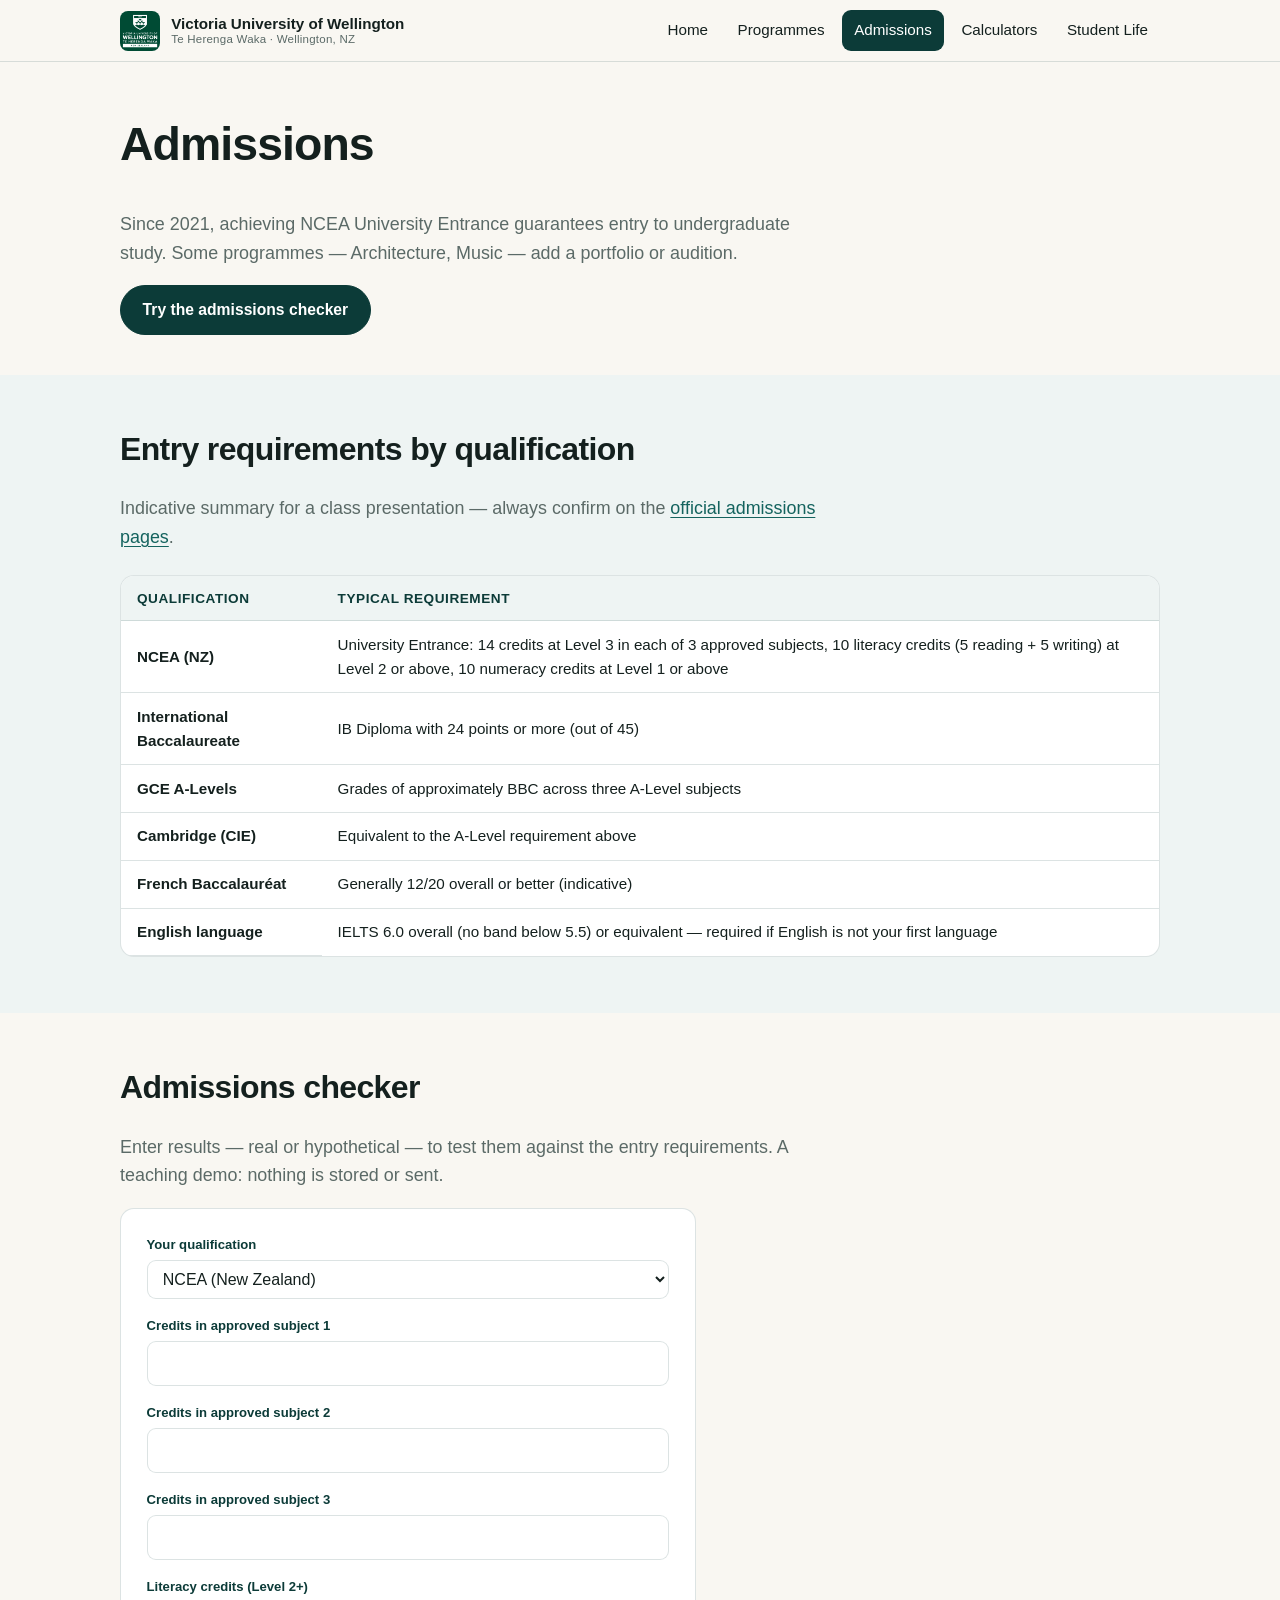
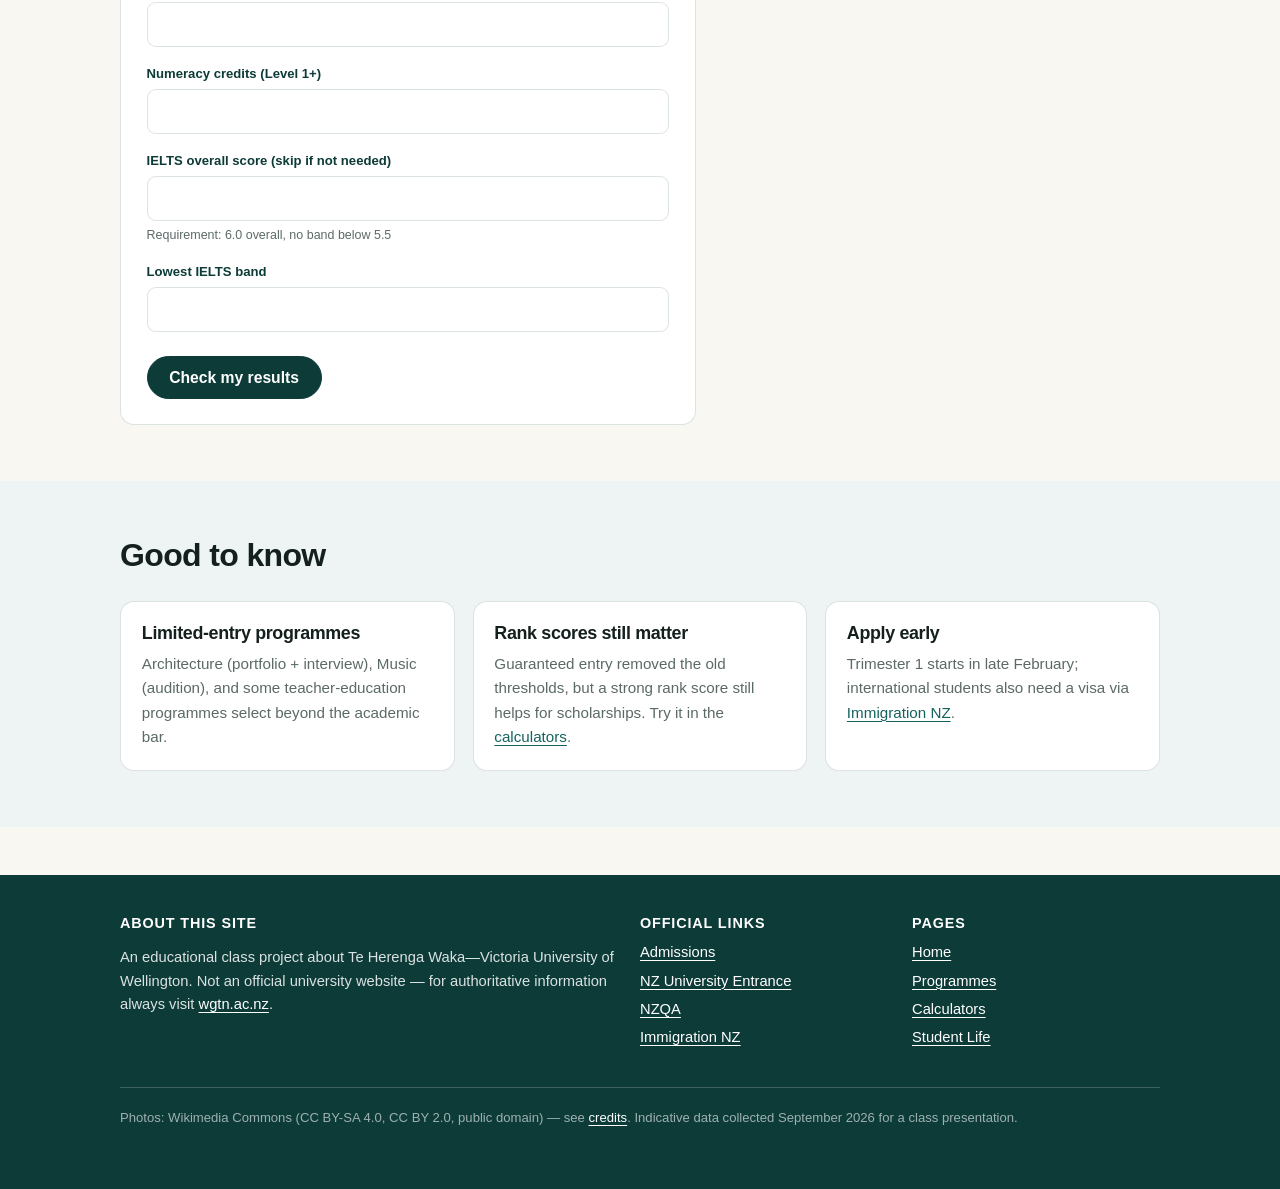
==== admissions.html @ d812db2c "Remove contact page, tighten copy for a 10-minute presentation - Delete contact.html and js/contact." ====
<!DOCTYPE html>
<html lang="en" class="no-js">
<head>
  <meta charset="UTF-8">
  <meta name="viewport" content="width=device-width, initial-scale=1">
  <title>Admissions | Victoria University of Wellington</title>
  <link rel="icon" type="image/jpeg" href="img/logo.jpg">
  <link rel="stylesheet" href="css/style.css">
</head>
<body>
  <a class="skip-link" href="#main">Skip to main content</a>

  <header class="site-header">
    <div class="header-inner">
      <a class="brand" href="index.html">
        <img src="img/logo.jpg" alt="" width="40" height="40">
        <span class="brand-name">Victoria University of Wellington<span>Te Herenga Waka · Wellington, NZ</span></span>
      </a>
      <button class="nav-toggle" aria-expanded="false" aria-controls="site-nav">
        <span class="bars" aria-hidden="true"><i></i><i></i><i></i></span> Menu
      </button>
      <nav class="site-nav" id="site-nav" aria-label="Main">
        <ul>
          <li><a href="index.html">Home</a></li>
          <li><a href="programmes.html">Programmes</a></li>
          <li><a href="admissions.html" aria-current="page">Admissions</a></li>
          <li><a href="calculators.html">Calculators</a></li>
          <li><a href="student-life.html">Student Life</a></li>
        </ul>
      </nav>
    </div>
  </header>

  <main id="main">
    <section class="section" style="padding-bottom:1.5rem">
      <div class="container">
        <h1 style="margin-top:0">Admissions</h1>
        <p class="lede">Since 2021, achieving NCEA University Entrance guarantees entry to undergraduate study. Some programmes — Architecture, Music — add a portfolio or audition.</p>
        <p><a class="btn btn-solid" href="#checker">Try the admissions checker</a></p>
      </div>
    </section>

    <section class="section section--tint" aria-labelledby="req-h">
      <div class="container">
        <h2 id="req-h" style="margin-top:0">Entry requirements by qualification</h2>
        <p class="lede">Indicative summary for a class presentation — always confirm on the <a href="https://www.wgtn.ac.nz/study/apply-enrol/admissions" target="_blank" rel="noopener">official admissions pages</a>.</p>
        <div class="table-wrap" style="margin-top:1.5rem">
          <table>
            <thead>
              <tr><th scope="col">Qualification</th><th scope="col">Typical requirement</th></tr>
            </thead>
            <tbody>
              <tr><th scope="row">NCEA (NZ)</th><td>University Entrance: 14 credits at Level 3 in each of 3 approved subjects, 10 literacy credits (5 reading + 5 writing) at Level 2 or above, 10 numeracy credits at Level 1 or above</td></tr>
              <tr><th scope="row">International Baccalaureate</th><td>IB Diploma with 24 points or more (out of 45)</td></tr>
              <tr><th scope="row">GCE A-Levels</th><td>Grades of approximately BBC across three A-Level subjects</td></tr>
              <tr><th scope="row">Cambridge (CIE)</th><td>Equivalent to the A-Level requirement above</td></tr>
              <tr><th scope="row">French Baccalauréat</th><td>Generally 12/20 overall or better (indicative)</td></tr>
              <tr><th scope="row">English language</th><td>IELTS 6.0 overall (no band below 5.5) or equivalent — required if English is not your first language</td></tr>
            </tbody>
          </table>
        </div>
      </div>
    </section>

    <section class="section" id="checker" aria-labelledby="checker-h">
      <div class="container">
        <h2 id="checker-h" style="margin-top:0">Admissions checker</h2>
        <p class="lede">Enter results — real or hypothetical — to test them against the entry requirements. A teaching demo: nothing is stored or sent.</p>

        <form class="form-card" id="checker-form" style="max-width:36rem" novalidate>
          <div class="field">
            <label for="q-type">Your qualification</label>
            <select id="q-type">
              <option value="ncea">NCEA (New Zealand)</option>
              <option value="ib">International Baccalaureate</option>
              <option value="alevels">GCE A-Levels / Cambridge</option>
              <option value="frenchbac">French Baccalauréat</option>
            </select>
          </div>

          <div id="q-fields"><!-- filled by js/admissions.js --></div>

          <div class="field" style="margin-top:1rem">
            <label for="q-ielts">IELTS overall score (skip if not needed)</label>
            <input type="number" id="q-ielts" min="0" max="9" step="0.5" inputmode="decimal" aria-describedby="q-ielts-hint">
            <span class="hint" id="q-ielts-hint">Requirement: 6.0 overall, no band below 5.5</span>
          </div>
          <div class="field">
            <label for="q-band">Lowest IELTS band</label>
            <input type="number" id="q-band" min="0" max="9" step="0.5" inputmode="decimal">
          </div>

          <button class="btn btn-solid" type="submit" style="margin-top:0.5rem">Check my results</button>
        </form>

        <div id="checker-result" aria-live="polite"></div>
      </div>
    </section>

    <section class="section section--tint" aria-labelledby="notes-h">
      <div class="container">
        <h2 id="notes-h" style="margin-top:0">Good to know</h2>
        <div class="grid">
          <article class="card">
            <h3>Limited-entry programmes</h3>
            <p>Architecture (portfolio + interview), Music (audition), and some teacher-education programmes select beyond the academic bar.</p>
          </article>
          <article class="card">
            <h3>Rank scores still matter</h3>
            <p>Guaranteed entry removed the old thresholds, but a strong rank score still helps for scholarships. Try it in the <a href="calculators.html">calculators</a>.</p>
          </article>
          <article class="card">
            <h3>Apply early</h3>
            <p>Trimester 1 starts in late February; international students also need a visa via <a href="https://www.immigration.govt.nz" target="_blank" rel="noopener">Immigration NZ</a>.</p>
          </article>
        </div>
      </div>
    </section>
  </main>

  <footer class="site-footer">
    <div class="container">
      <div class="footer-grid">
        <div>
          <h3>About this site</h3>
          <p style="font-size:0.92rem">An educational class project about Te Herenga Waka—Victoria University of Wellington. Not an official university website — for authoritative information always visit <a href="https://www.wgtn.ac.nz" target="_blank" rel="noopener">wgtn.ac.nz</a>.</p>
        </div>
        <div>
          <h3>Official links</h3>
          <ul>
            <li><a href="https://www.wgtn.ac.nz/study/apply-enrol/admissions" target="_blank" rel="noopener">Admissions</a></li>
            <li><a href="https://www.wgtn.ac.nz/study/apply-enrol/admissions/nz-university-entrance" target="_blank" rel="noopener">NZ University Entrance</a></li>
            <li><a href="https://www.nzqa.govt.nz" target="_blank" rel="noopener">NZQA</a></li>
            <li><a href="https://www.immigration.govt.nz" target="_blank" rel="noopener">Immigration NZ</a></li>
          </ul>
        </div>
        <div>
          <h3>Pages</h3>
          <ul>
            <li><a href="index.html">Home</a></li>
            <li><a href="programmes.html">Programmes</a></li>
            <li><a href="calculators.html">Calculators</a></li>
            <li><a href="student-life.html">Student Life</a></li>
          </ul>
        </div>
      </div>
      <p class="footer-note">Photos: Wikimedia Commons (CC BY-SA 4.0, CC BY 2.0, public domain) — see <a href="img/CREDITS.md">credits</a>. Indicative data collected September 2026 for a class presentation.</p>
    </div>
  </footer>

  <script src="js/admissions.js"></script>
  <script src="js/main.js"></script>
</body>
</html>
---- css/style.css ----
/* Te Herenga Waka—Victoria University of Wellington — class project stylesheet */

:root {
  --ink: #14201e;
  --teal-900: #0c3b38;
  --teal-700: #10514d;
  --teal-600: #14635e;
  --teal-050: #eef4f3;
  --gold: #c99a2c;
  --paper: #f9f7f2;
  --card: #ffffff;
  --line: rgba(12, 59, 56, 0.14);
  --muted: #5b6a67;
  --radius: 14px;
  --radius-s: 9px;
  --shadow: 0 1px 2px rgba(12, 59, 56, 0.06), 0 8px 24px rgba(12, 59, 56, 0.08);
  --ease-out: cubic-bezier(0.23, 1, 0.32, 1);
  --ease-in-out: cubic-bezier(0.77, 0, 0.175, 1);
  --dur-fast: 140ms;
  --dur: 220ms;
  --maxw: 1080px;
}

* { box-sizing: border-box; }

html { scroll-behavior: smooth; }

body {
  margin: 0;
  font-family: -apple-system, BlinkMacSystemFont, "SF Pro Text", "Segoe UI", Roboto, Helvetica, Arial, sans-serif;
  font-size: 1rem;
  line-height: 1.6;
  color: var(--ink);
  background: var(--paper);
  -webkit-font-smoothing: antialiased;
}

img { max-width: 100%; display: block; }

h1, h2, h3 { line-height: 1.15; letter-spacing: -0.02em; font-weight: 700; }
h1 { font-size: clamp(1.9rem, 4.5vw, 2.9rem); }
h2 { font-size: clamp(1.4rem, 3vw, 2rem); }
h3 { font-size: 1.12rem; }

a { color: var(--teal-600); text-decoration-thickness: 1px; text-underline-offset: 3px; }
a:hover { color: var(--teal-900); }

:focus-visible {
  outline: 3px solid var(--gold);
  outline-offset: 2px;
  border-radius: 4px;
}

/* Skip link */
.skip-link {
  position: absolute;
  left: 1rem;
  top: -100px;
  z-index: 100;
  background: var(--teal-900);
  color: #fff;
  padding: 0.6rem 1rem;
  border-radius: var(--radius-s);
  text-decoration: none;
  transition: top var(--dur) var(--ease-out);
}
.skip-link:focus { top: 0.75rem; color: #fff; }

/* Layout */
.container { max-width: var(--maxw); margin: 0 auto; padding: 0 1.25rem; }
.section { padding: 3.5rem 0; }
.section--tint { background: var(--teal-050); }
.section-head { max-width: 42rem; margin-bottom: 1.75rem; }
.lede { font-size: 1.12rem; color: var(--muted); max-width: 44rem; }

/* Header */
.site-header {
  position: sticky;
  top: 0;
  z-index: 50;
  background: rgba(249, 247, 242, 0.92);
  backdrop-filter: blur(10px);
  border-bottom: 1px solid var(--line);
}
.header-inner {
  display: flex;
  align-items: center;
  justify-content: space-between;
  gap: 1rem;
  padding: 0.65rem 1.25rem;
  max-width: var(--maxw);
  margin: 0 auto;
}
.brand { display: flex; align-items: center; gap: 0.7rem; text-decoration: none; color: var(--ink); }
.brand img { width: 40px; height: 40px; border-radius: 8px; }
.brand-name { font-weight: 700; font-size: 0.95rem; line-height: 1.2; }
.brand-name span { display: block; font-weight: 500; font-size: 0.72rem; color: var(--muted); letter-spacing: 0.02em; }

.nav-toggle {
  display: none;
  align-items: center;
  gap: 0.45rem;
  font: inherit;
  font-weight: 600;
  color: var(--ink);
  background: none;
  border: 1px solid var(--line);
  border-radius: var(--radius-s);
  padding: 0.5rem 0.85rem;
  cursor: pointer;
}
.nav-toggle .bars { display: inline-flex; flex-direction: column; gap: 4px; }
.nav-toggle .bars i { width: 18px; height: 2px; background: currentColor; border-radius: 2px; display: block; }

.site-nav ul { display: flex; gap: 0.35rem; list-style: none; margin: 0; padding: 0; }
.site-nav a {
  display: block;
  padding: 0.5rem 0.75rem;
  border-radius: var(--radius-s);
  text-decoration: none;
  color: var(--ink);
  font-weight: 500;
  font-size: 0.95rem;
}
.site-nav a:hover { background: var(--teal-050); color: var(--teal-900); }
.site-nav a[aria-current="page"] {
  background: var(--teal-900);
  color: #fff;
}

/* Hero */
.hero { position: relative; overflow: hidden; }
.hero-media { margin: 0; }
.hero-media img { width: 100%; height: clamp(300px, 55vh, 520px); object-fit: cover; }
.hero::after {
  content: "";
  position: absolute;
  inset: 0;
  background: linear-gradient(180deg, rgba(12, 59, 56, 0) 20%, rgba(12, 59, 56, 0.78) 100%);
}
.hero-content {
  position: absolute;
  inset: auto 0 0 0;
  z-index: 1;
  color: #fff;
}
.hero-content .container { padding-bottom: 2.2rem; }
.hero h1 { color: #fff; margin: 0 0 0.6rem; text-wrap: balance; }
.hero p { color: rgba(255, 255, 255, 0.92); font-size: 1.12rem; max-width: 38rem; margin: 0 0 1.4rem; }

/* Buttons */
.btn {
  display: inline-block;
  padding: 0.7rem 1.35rem;
  border-radius: 999px;
  font-weight: 600;
  font-size: 0.98rem;
  text-decoration: none;
  border: 1px solid var(--teal-900);
  transition: background-color var(--dur-fast) ease, color var(--dur-fast) ease, transform var(--dur-fast) ease;
}
.btn-solid { background: var(--teal-900); color: #fff; }
.btn-solid:hover { background: var(--teal-700); color: #fff; }
.btn-ghost { background: transparent; color: var(--teal-900); }
.btn-ghost:hover { background: var(--teal-900); color: #fff; }
.btn-light { background: #fff; color: var(--teal-900); border-color: #fff; }
.btn-light:hover { background: var(--gold); border-color: var(--gold); color: var(--ink); }

@media (hover: hover) and (pointer: fine) {
  .btn:hover { transform: translateY(-1px); }
  .btn:active { transform: translateY(0) scale(0.98); }
}
@media (hover: none) {
  .btn:active { transform: scale(0.98); }
}

/* Stats */
.stats { display: grid; grid-template-columns: repeat(auto-fit, minmax(150px, 1fr)); gap: 1rem; }
.stat {
  background: var(--card);
  border: 1px solid var(--line);
  border-radius: var(--radius);
  padding: 1.2rem 1.1rem;
}
.stat b { display: block; font-size: 1.7rem; letter-spacing: -0.03em; color: var(--teal-700); }
.stat span { font-size: 0.86rem; color: var(--muted); }

/* Cards */
.grid { display: grid; gap: 1.1rem; grid-template-columns: repeat(auto-fill, minmax(280px, 1fr)); }
.card {
  background: var(--card);
  border: 1px solid var(--line);
  border-radius: var(--radius);
  padding: 1.3rem;
  display: flex;
  flex-direction: column;
  gap: 0.55rem;
}
.card h3 { margin: 0; }
.card p { margin: 0; color: var(--muted); font-size: 0.95rem; flex: 1; }
.card .tags { display: flex; flex-wrap: wrap; gap: 0.4rem; }

.chip {
  display: inline-block;
  font-size: 0.76rem;
  font-weight: 600;
  padding: 0.18rem 0.6rem;
  border-radius: 999px;
  background: var(--teal-050);
  color: var(--teal-700);
}
.chip--gold { background: #f7efd9; color: #7a5c00; }

/* Photo cards */
.photo-card { padding: 0; overflow: hidden; }
.photo-card img { width: 100%; height: 200px; object-fit: cover; }
.photo-card .card-body { padding: 1.1rem 1.3rem 1.3rem; }

/* Filters + forms */
.filter-bar {
  display: flex;
  flex-wrap: wrap;
  gap: 0.8rem;
  align-items: flex-end;
  background: var(--card);
  border: 1px solid var(--line);
  border-radius: var(--radius);
  padding: 1rem 1.1rem;
  margin-bottom: 1.5rem;
}
.field { display: flex; flex-direction: column; gap: 0.3rem; flex: 1; min-width: 160px; }
.field label { font-size: 0.82rem; font-weight: 600; color: var(--teal-900); }
.field input, .field select, .field textarea {
  font: inherit;
  padding: 0.55rem 0.7rem;
  border: 1px solid var(--line);
  border-radius: var(--radius-s);
  background: #fff;
  color: var(--ink);
}
.field input:focus-visible, .field select:focus-visible, .field textarea:focus-visible {
  outline: 3px solid var(--gold);
  outline-offset: 1px;
  border-color: var(--teal-600);
}
.field .hint { font-size: 0.78rem; color: var(--muted); }
.field input[aria-invalid="true"], .field textarea[aria-invalid="true"] { border-color: #b3261e; }

.filter-chips { display: flex; flex-wrap: wrap; gap: 0.5rem; }
.filter-chip {
  font: inherit;
  font-size: 0.88rem;
  font-weight: 600;
  padding: 0.45rem 0.95rem;
  border-radius: 999px;
  border: 1px solid var(--line);
  background: var(--card);
  color: var(--ink);
  cursor: pointer;
  transition: background-color var(--dur-fast) ease, color var(--dur-fast) ease, border-color var(--dur-fast) ease;
}
.filter-chip:hover { border-color: var(--teal-600); }
.filter-chip[aria-pressed="true"] { background: var(--teal-900); border-color: var(--teal-900); color: #fff; }

/* Results + live region */
.result-count { font-size: 0.92rem; color: var(--muted); margin: 0 0 1rem; }
.result-count b { color: var(--teal-900); }
.empty-state { padding: 2rem; text-align: center; color: var(--muted); border: 1px dashed var(--line); border-radius: var(--radius); }

/* Panels (checker results) */
.panel {
  background: var(--card);
  border: 1px solid var(--line);
  border-left: 5px solid var(--teal-600);
  border-radius: var(--radius);
  padding: 1.2rem 1.4rem;
  margin-top: 1.2rem;
}
.panel--ok { border-left-color: #1b7d3f; background: #f2faf5; }
.panel--no { border-left-color: #b3261e; background: #fdf4f3; }
.panel h3 { margin: 0 0 0.5rem; }
.panel ul { margin: 0.4rem 0 0; padding-left: 1.2rem; }
.panel li { margin: 0.25rem 0; }

/* Tables */
.table-wrap { overflow-x: auto; border: 1px solid var(--line); border-radius: var(--radius); background: var(--card); }
table { border-collapse: collapse; width: 100%; font-size: 0.95rem; }
th, td { text-align: left; padding: 0.7rem 1rem; border-bottom: 1px solid var(--line); }
thead th { background: var(--teal-050); color: var(--teal-900); font-size: 0.85rem; text-transform: uppercase; letter-spacing: 0.04em; }
tbody tr:last-child td { border-bottom: 0; }

/* Calculator output */
.calc-out {
  font-size: 1.05rem;
  background: var(--teal-050);
  border-radius: var(--radius);
  padding: 1rem 1.2rem;
  margin-top: 1rem;
}
.calc-out b { font-size: 1.45rem; letter-spacing: -0.02em; color: var(--teal-900); }
.calc-out dl { display: grid; grid-template-columns: auto 1fr; gap: 0.25rem 1.2rem; margin: 0.6rem 0 0; font-size: 0.95rem; }
.calc-out dt { font-weight: 600; color: var(--muted); }
.calc-out dd { margin: 0; }

/* Contact form */
.form-card {
  background: var(--card);
  border: 1px solid var(--line);
  border-radius: var(--radius);
  padding: 1.6rem;
  max-width: 34rem;
}
.form-card .field { margin-bottom: 1rem; }
.form-error { color: #b3261e; font-size: 0.82rem; margin: 0.25rem 0 0; }
.form-success {
  background: #f2faf5;
  border: 1px solid #1b7d3f;
  border-radius: var(--radius);
  padding: 1.1rem 1.3rem;
  margin-top: 1rem;
}

/* Footer */
.site-footer { background: var(--teal-900); color: rgba(255, 255, 255, 0.85); padding: 2.5rem 0 3rem; margin-top: 3rem; }
.site-footer a { color: #fff; }
.footer-grid { display: grid; gap: 1.5rem; grid-template-columns: 2fr 1fr 1fr; }
.site-footer h3 { color: #fff; font-size: 0.9rem; text-transform: uppercase; letter-spacing: 0.06em; margin: 0 0 0.6rem; }
.site-footer ul { list-style: none; margin: 0; padding: 0; font-size: 0.92rem; }
.site-footer li { margin: 0.3rem 0; }
.footer-note { border-top: 1px solid rgba(255, 255, 255, 0.2); margin-top: 2rem; padding-top: 1.2rem; font-size: 0.82rem; color: rgba(255, 255, 255, 0.6); }

/* Entrance animations — transform/opacity only, reduced-motion aware */
.reveal { opacity: 0; transform: translateY(14px); }
.reveal.is-in {
  opacity: 1;
  transform: none;
  transition: opacity var(--dur) var(--ease-out), transform var(--dur) var(--ease-out);
}
.no-js .reveal { opacity: 1; transform: none; }

@media (prefers-reduced-motion: reduce) {
  html { scroll-behavior: auto; }
  .reveal { opacity: 1; transform: none; transition: opacity 0.2s ease; }
  .reveal.is-in { transform: none; }
  .btn, .filter-chip { transition: none; }
}

/* Contact layout */
.contact-cols { display: grid; gap: 2rem; grid-template-columns: minmax(0, 2fr) minmax(220px, 1fr); align-items: start; }
.form-success:focus { outline: none; }

/* Mobile */
@media (max-width: 780px) {
  .contact-cols { grid-template-columns: 1fr; }
  .nav-toggle { display: inline-flex; }
  .site-nav {
    position: absolute;
    top: 100%;
    left: 0;
    right: 0;
    background: var(--paper);
    border-bottom: 1px solid var(--line);
    padding: 0.5rem 1.25rem 1rem;
    display: none;
  }
  .site-nav.open { display: block; }
  .site-nav ul { flex-direction: column; gap: 0.15rem; }
  .site-nav a { padding: 0.75rem 0.9rem; font-size: 1rem; }
  .footer-grid { grid-template-columns: 1fr; }
  .section { padding: 2.5rem 0; }
  .filter-bar { flex-direction: column; align-items: stretch; }
  .field { min-width: 0; }
}
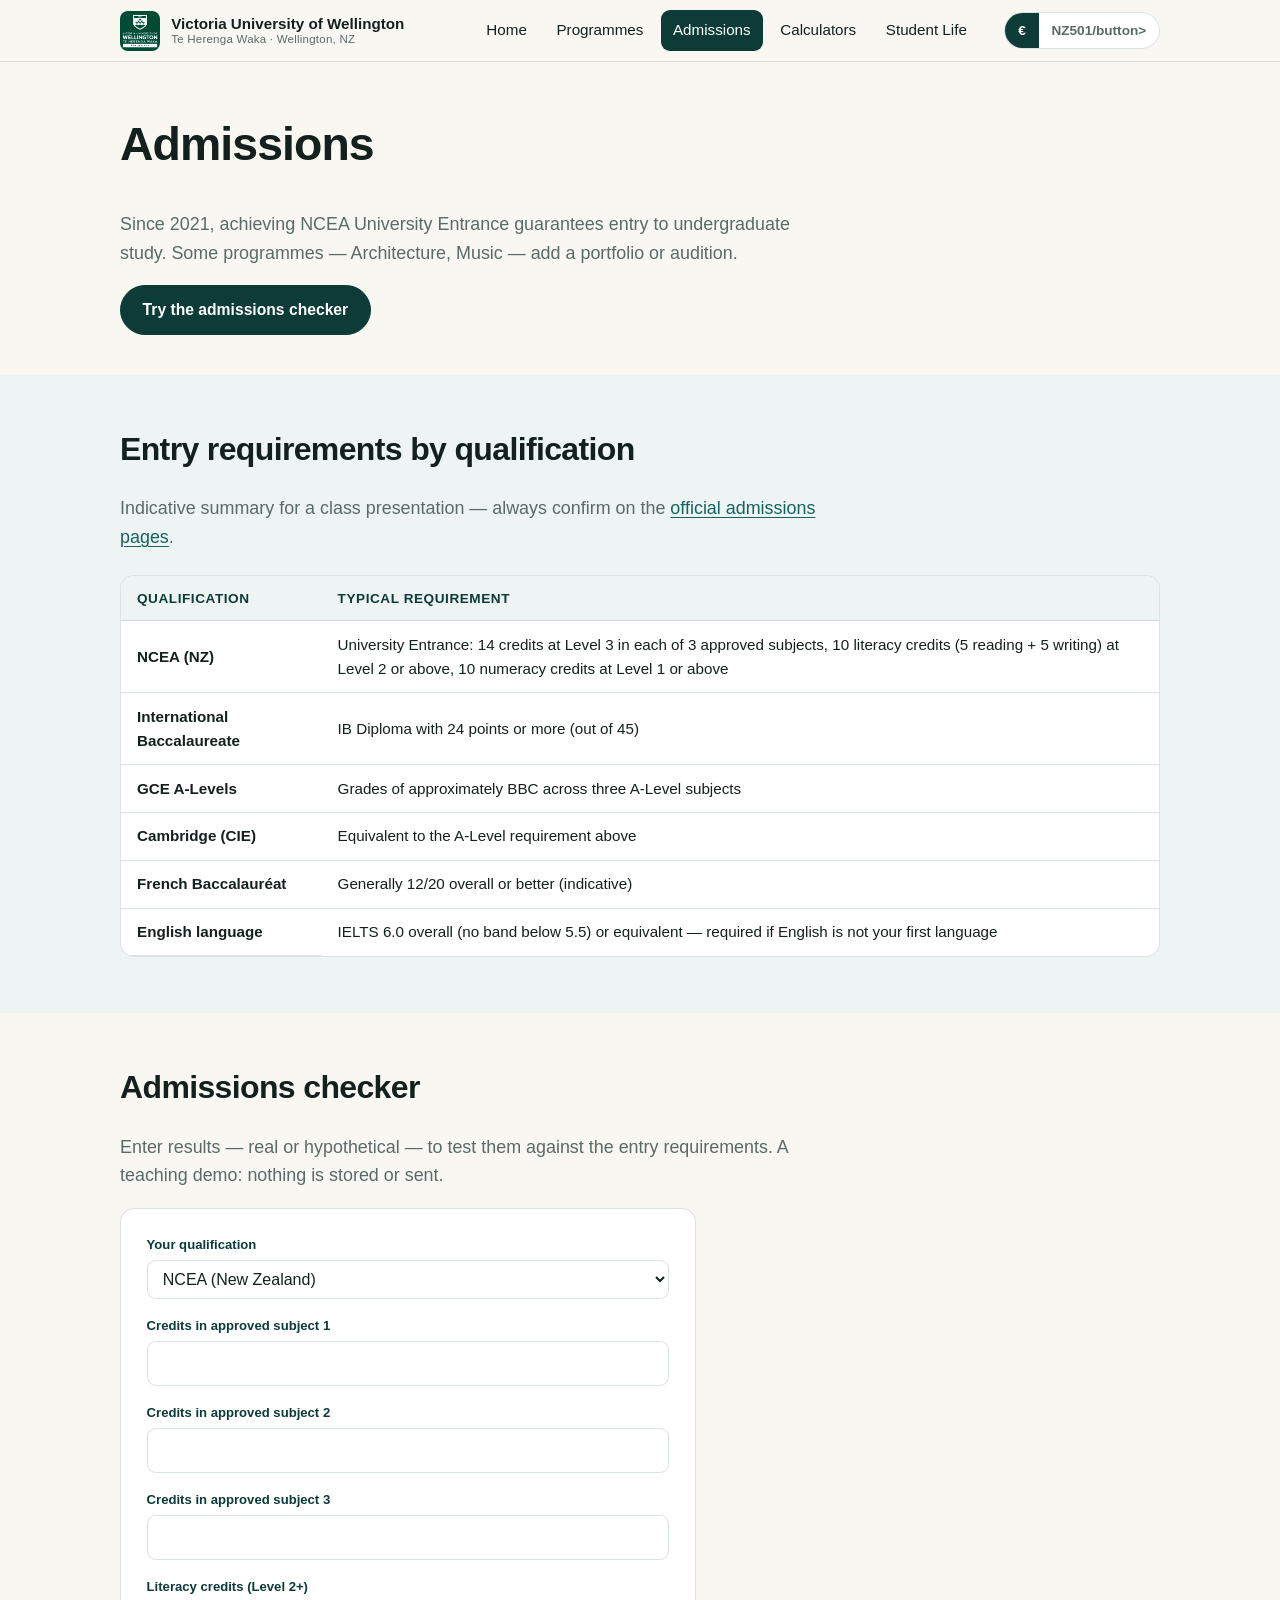
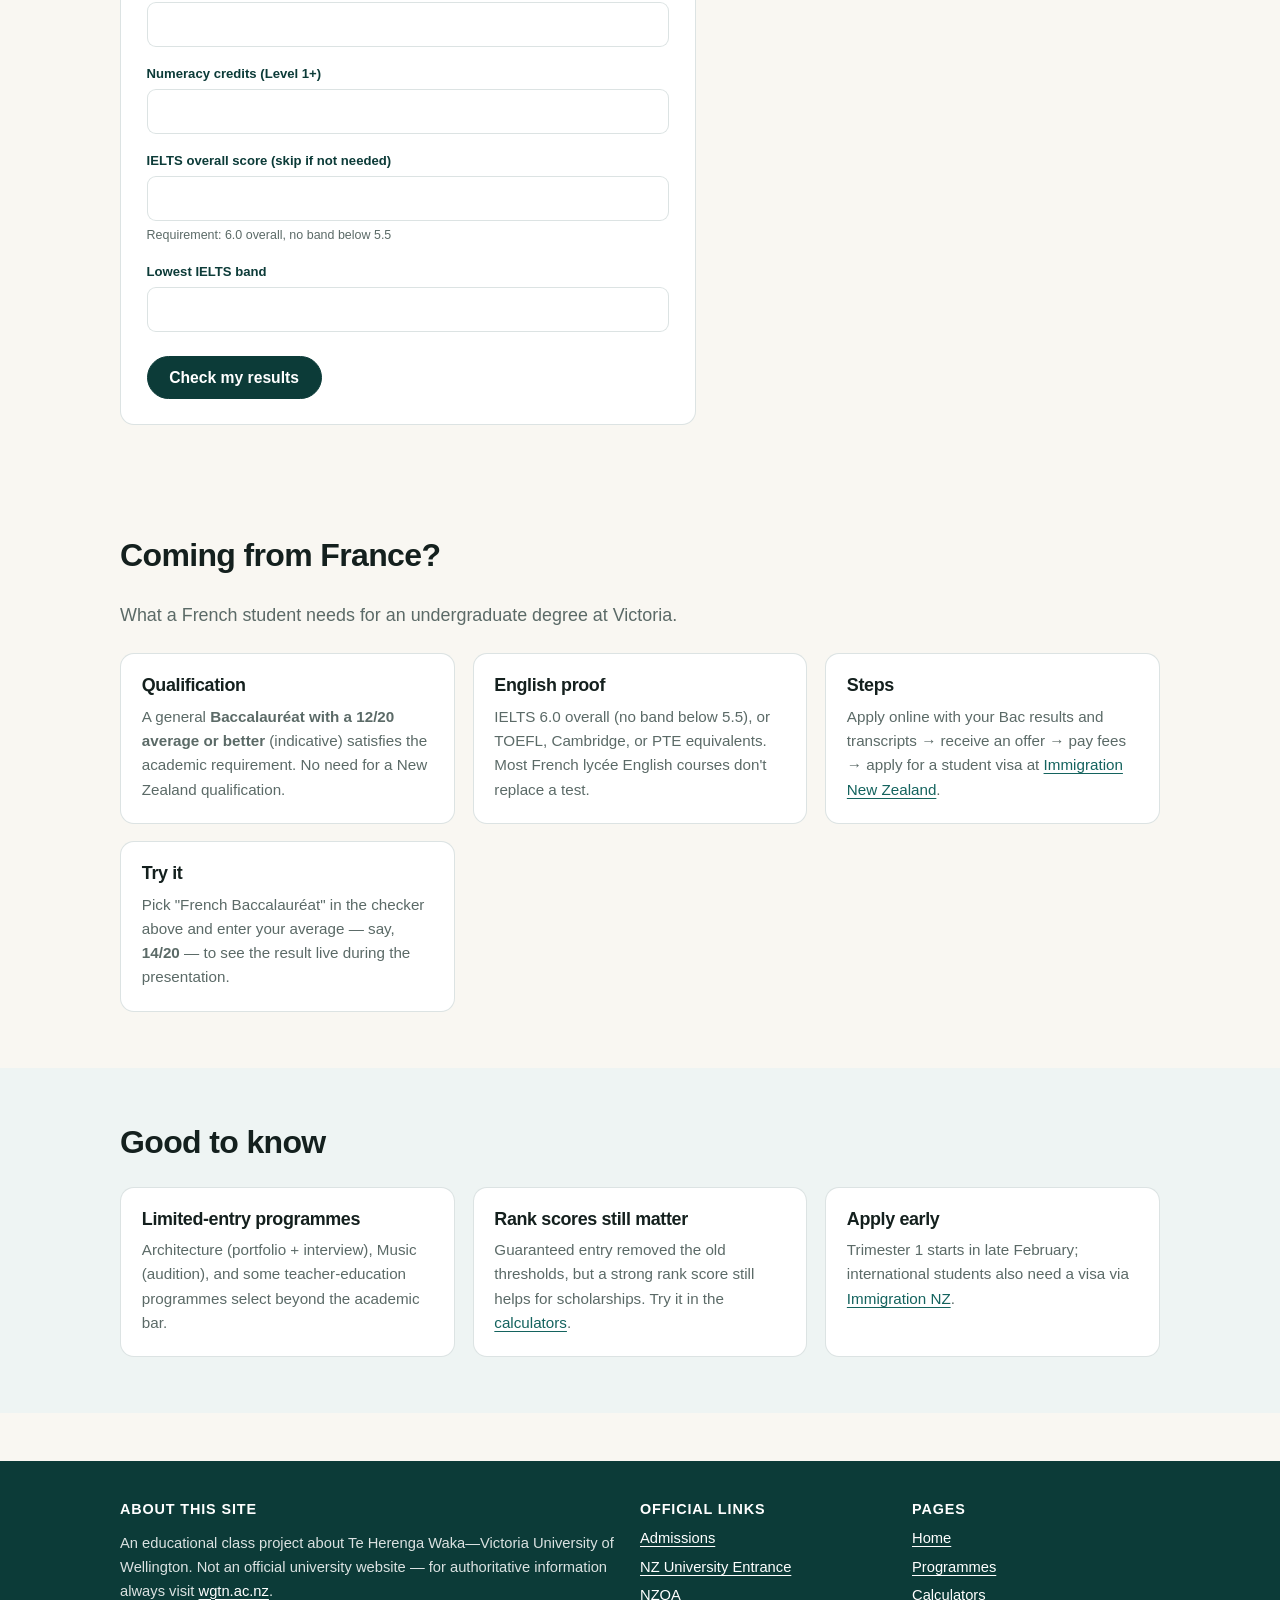
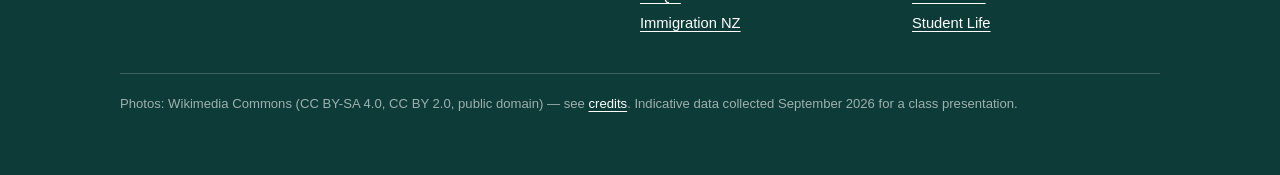
==== commit 471c573e: "Euro-first pricing with NZD toggle, homepage restructured in 5 sections, Google Maps - js/currency.j" ====
--- a/admissions.html
+++ b/admissions.html
@@ -28,6 +28,10 @@
           <li><a href="student-life.html">Student Life</a></li>
         </ul>
       </nav>
+      <div class="currency-switch" role="group" aria-label="Currency">
+        <button type="button" data-cur="eur" aria-pressed="true">€</button>
+        <button type="button" data-cur="nzd" aria-pressed="false">NZ501/button>
+      </div>
     </div>
   </header>
 
@@ -97,6 +101,31 @@
       </div>
     </section>
 
+    <section class="section" aria-labelledby="fr-h">
+      <div class="container">
+        <h2 id="fr-h" style="margin-top:0">Coming from France?</h2>
+        <p class="lede">What a French student needs for an undergraduate degree at Victoria.</p>
+        <div class="grid" style="margin-top:1.5rem">
+          <article class="card">
+            <h3>Qualification</h3>
+            <p>A general <strong>Baccalauréat with a 12/20 average or better</strong> (indicative) satisfies the academic requirement. No need for a New Zealand qualification.</p>
+          </article>
+          <article class="card">
+            <h3>English proof</h3>
+            <p>IELTS 6.0 overall (no band below 5.5), or TOEFL, Cambridge, or PTE equivalents. Most French lycée English courses don't replace a test.</p>
+          </article>
+          <article class="card">
+            <h3>Steps</h3>
+            <p>Apply online with your Bac results and transcripts → receive an offer → pay fees → apply for a student visa at <a href="https://www.immigration.govt.nz" target="_blank" rel="noopener">Immigration New Zealand</a>.</p>
+          </article>
+          <article class="card">
+            <h3>Try it</h3>
+            <p>Pick "French Baccalauréat" in the checker above and enter your average — say, <strong>14/20</strong> — to see the result live during the presentation.</p>
+          </article>
+        </div>
+      </div>
+    </section>
+
     <section class="section section--tint" aria-labelledby="notes-h">
       <div class="container">
         <h2 id="notes-h" style="margin-top:0">Good to know</h2>
@@ -148,6 +177,7 @@
     </div>
   </footer>
 
+  <script src="js/currency.js"></script>
   <script src="js/admissions.js"></script>
   <script src="js/main.js"></script>
 </body>
--- a/css/style.css
+++ b/css/style.css
@@ -113,6 +113,7 @@
 .nav-toggle .bars i { width: 18px; height: 2px; background: currentColor; border-radius: 2px; display: block; }
 
 .site-nav ul { display: flex; gap: 0.35rem; list-style: none; margin: 0; padding: 0; }
+.site-nav { margin-left: auto; margin-right: 0.6rem; }
 .site-nav a {
   display: block;
   padding: 0.5rem 0.75rem;
@@ -349,8 +350,71 @@
 .contact-cols { display: grid; gap: 2rem; grid-template-columns: minmax(0, 2fr) minmax(220px, 1fr); align-items: start; }
 .form-success:focus { outline: none; }
 
+/* Currency switch */
+.currency-switch {
+  display: inline-flex;
+  border: 1px solid var(--line);
+  border-radius: 999px;
+  overflow: hidden;
+  background: var(--card);
+}
+.currency-switch button {
+  font: inherit;
+  font-size: 0.85rem;
+  font-weight: 600;
+  border: 0;
+  background: none;
+  padding: 0.4rem 0.8rem;
+  cursor: pointer;
+  color: var(--muted);
+  transition: background-color var(--dur-fast) ease, color var(--dur-fast) ease;
+}
+.currency-switch button[aria-pressed="true"] {
+  background: var(--teal-900);
+  color: #fff;
+}
+
+/* Homepage numbered topic sections */
+.topic { display: grid; gap: 1.5rem; grid-template-columns: minmax(0, 1.2fr) minmax(0, 1fr); align-items: start; }
+.topic-full { display: block; }
+.topic-num {
+  display: inline-flex;
+  align-items: center;
+  justify-content: center;
+  width: 30px;
+  height: 30px;
+  border-radius: 999px;
+  background: var(--teal-900);
+  color: #fff;
+  font-weight: 700;
+  font-size: 0.85rem;
+  margin-bottom: 0.6rem;
+}
+.topic h2 { margin: 0 0 0.5rem; font-size: 1.35rem; }
+.topic-facts { list-style: none; margin: 0.9rem 0 0; padding: 0; }
+.topic-facts li { padding: 0.45rem 0; border-bottom: 1px solid var(--line); display: flex; justify-content: space-between; gap: 1rem; font-size: 0.95rem; }
+.topic-facts li:last-child { border-bottom: 0; }
+.topic-facts .val { font-weight: 700; color: var(--teal-700); text-align: right; white-space: nowrap; }
+.topic-aside img { border-radius: var(--radius); }
+.topic-link { display: inline-block; margin-top: 1rem; }
+
+.map-wrap {
+  border: 1px solid var(--line);
+  border-radius: var(--radius);
+  overflow: hidden;
+  margin-top: 1rem;
+}
+.map-wrap iframe { display: block; width: 100%; height: 300px; border: 0; }
+
+.fee-note { font-size: 0.82rem; color: var(--muted); margin-top: 0.7rem; }
+
 /* Mobile */
 @media (max-width: 780px) {
+  .topic { grid-template-columns: 1fr; }
+  .currency-switch { margin-left: auto; }
+  .header-inner { flex-wrap: wrap; }
+  .nav-toggle { order: 2; }
+  .currency-switch { order: 3; }
   .contact-cols { grid-template-columns: 1fr; }
   .nav-toggle { display: inline-flex; }
   .site-nav {
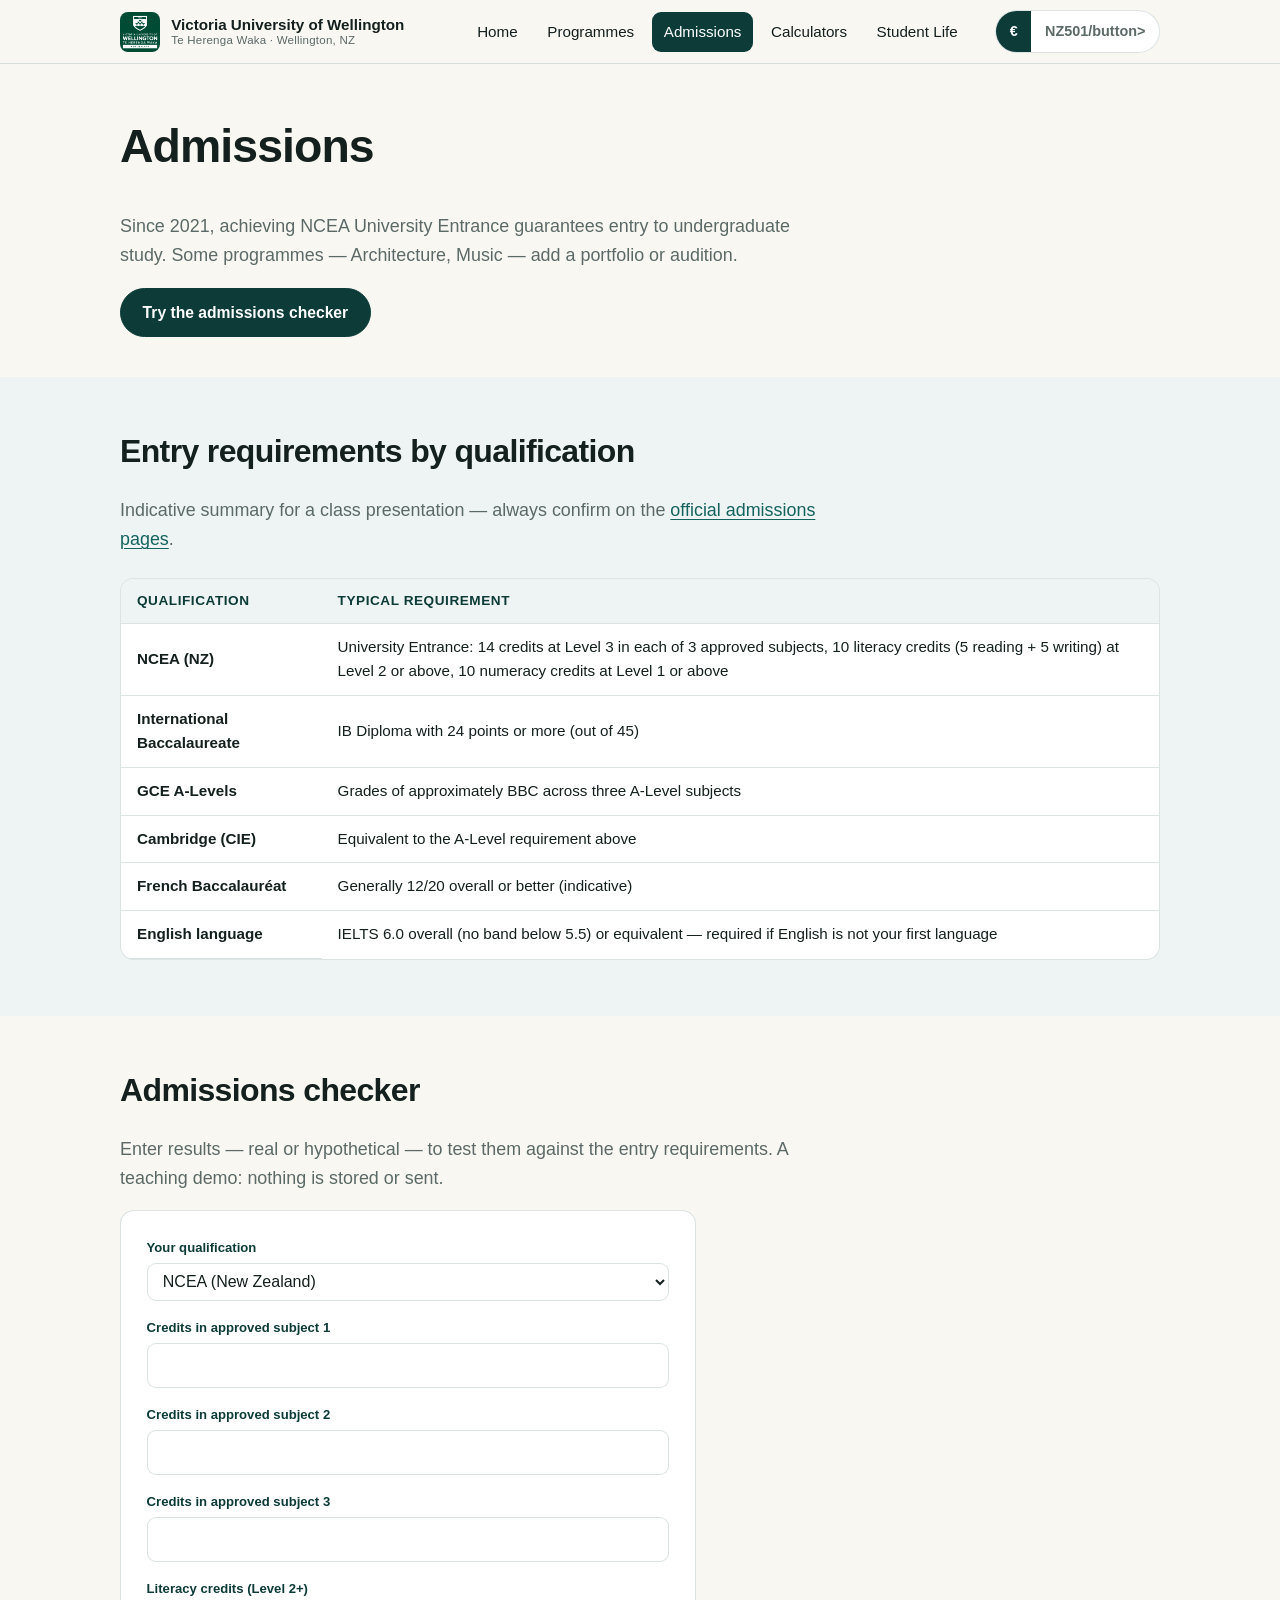
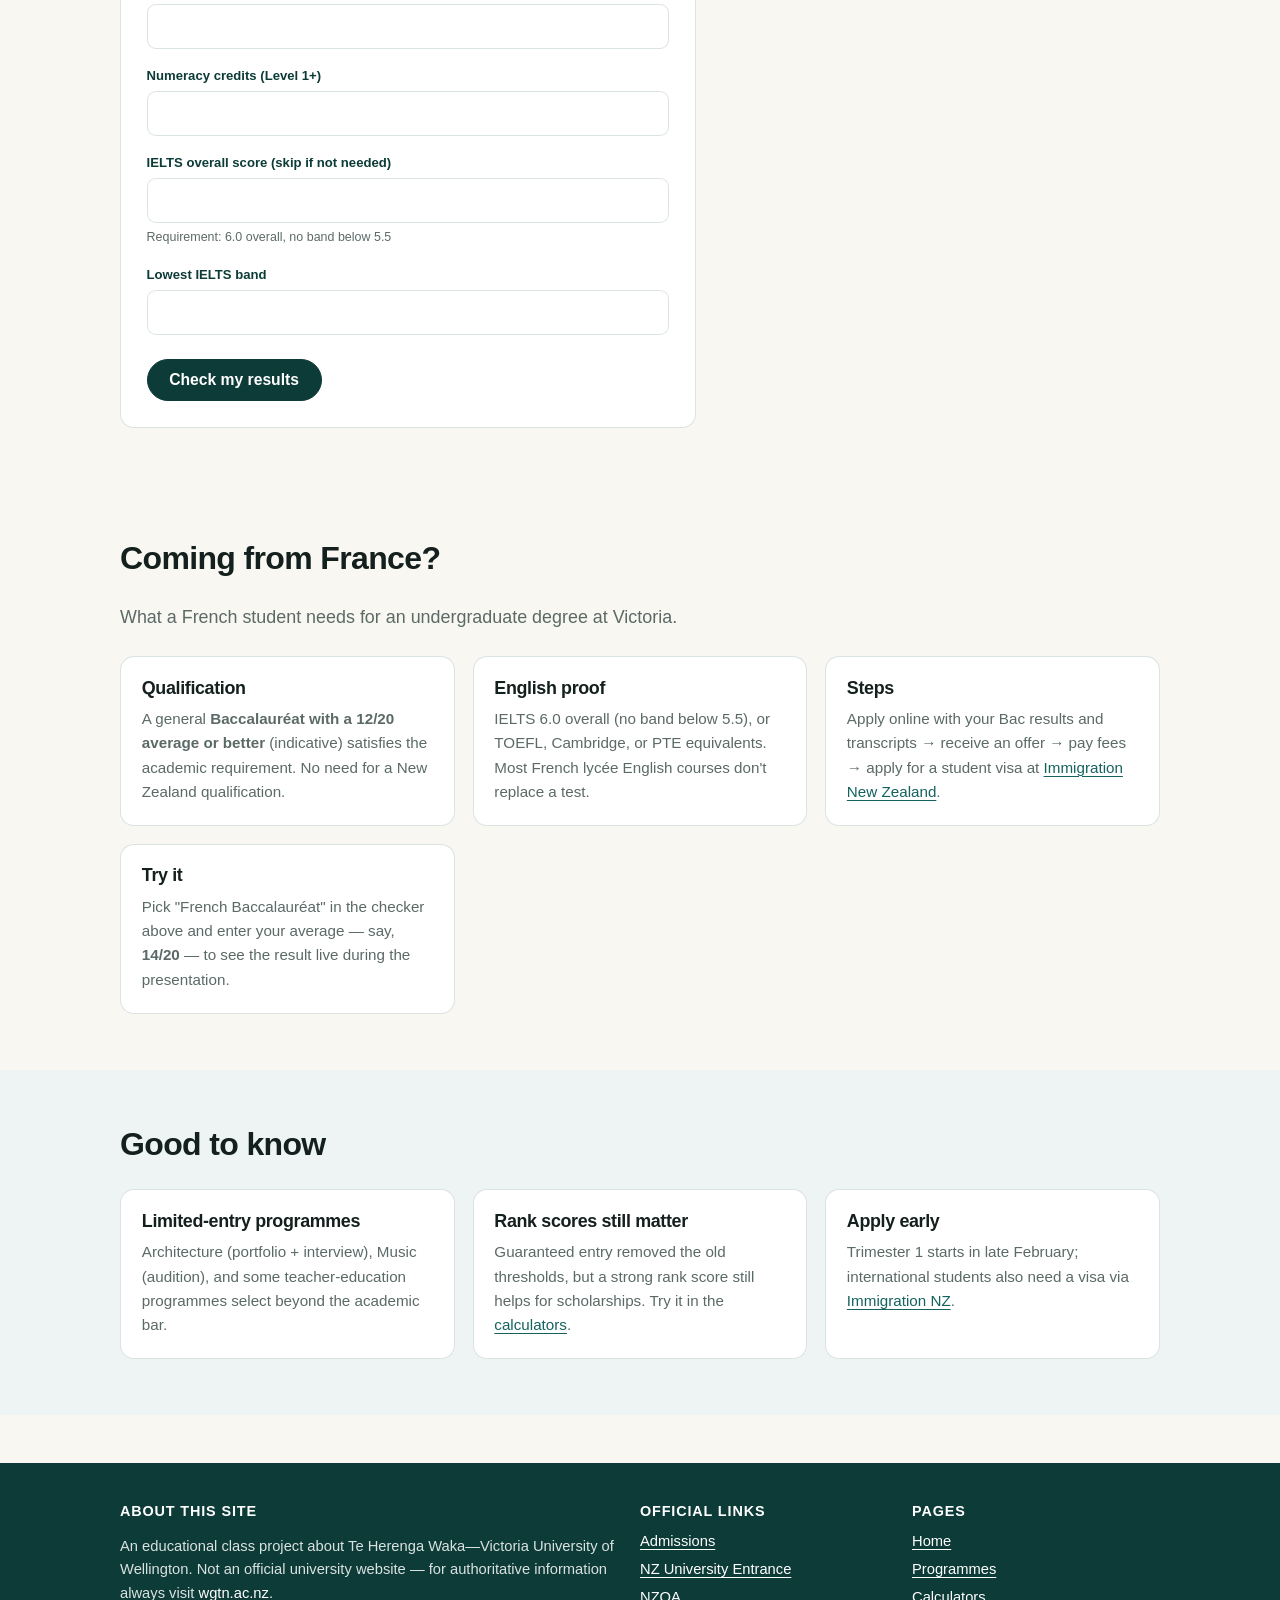
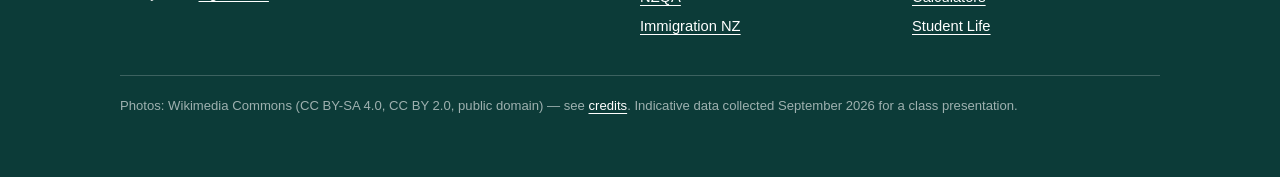
==== commit 20f9a571: "Mobile polish: single-row header, no overflow, 44px tap targets - Fix horizontal overflow on program" ====
--- a/admissions.html
+++ b/admissions.html
@@ -3,6 +3,7 @@
 <head>
   <meta charset="UTF-8">
   <meta name="viewport" content="width=device-width, initial-scale=1">
+  <meta name="theme-color" content="#0c3b38">
   <title>Admissions | Victoria University of Wellington</title>
   <link rel="icon" type="image/jpeg" href="img/logo.jpg">
   <link rel="stylesheet" href="css/style.css">
--- a/css/style.css
+++ b/css/style.css
@@ -23,7 +23,11 @@
 
 * { box-sizing: border-box; }
 
-html { scroll-behavior: smooth; }
+html {
+  scroll-behavior: smooth;
+  -webkit-text-size-adjust: 100%;
+  -webkit-tap-highlight-color: rgba(12, 59, 56, 0.18);
+}
 
 body {
   margin: 0;
@@ -35,10 +39,10 @@
   -webkit-font-smoothing: antialiased;
 }
 
-img { max-width: 100%; display: block; }
+img { max-width: 100%; height: auto; display: block; }
 
 h1, h2, h3 { line-height: 1.15; letter-spacing: -0.02em; font-weight: 700; }
-h1 { font-size: clamp(1.9rem, 4.5vw, 2.9rem); }
+h1 { font-size: clamp(1.65rem, 4.5vw, 2.9rem); }
 h2 { font-size: clamp(1.4rem, 3vw, 2rem); }
 h3 { font-size: 1.12rem; }
 
@@ -50,6 +54,8 @@
   outline-offset: 2px;
   border-radius: 4px;
 }
+
+.btn, .filter-chip, .nav-toggle, .currency-switch button { touch-action: manipulation; }
 
 /* Skip link */
 .skip-link {
@@ -233,6 +239,7 @@
 .field label { font-size: 0.82rem; font-weight: 600; color: var(--teal-900); }
 .field input, .field select, .field textarea {
   font: inherit;
+  width: 100%;
   padding: 0.55rem 0.7rem;
   border: 1px solid var(--line);
   border-radius: var(--radius-s);
@@ -252,7 +259,7 @@
   font: inherit;
   font-size: 0.88rem;
   font-weight: 600;
-  padding: 0.45rem 0.95rem;
+  padding: 0.55rem 0.95rem;
   border-radius: 999px;
   border: 1px solid var(--line);
   background: var(--card);
@@ -360,11 +367,11 @@
 }
 .currency-switch button {
   font: inherit;
-  font-size: 0.85rem;
+  font-size: 0.9rem;
   font-weight: 600;
   border: 0;
   background: none;
-  padding: 0.4rem 0.8rem;
+  padding: 0.55rem 0.85rem;
   cursor: pointer;
   color: var(--muted);
   transition: background-color var(--dur-fast) ease, color var(--dur-fast) ease;
@@ -395,7 +402,7 @@
 .topic-facts li { padding: 0.45rem 0; border-bottom: 1px solid var(--line); display: flex; justify-content: space-between; gap: 1rem; font-size: 0.95rem; }
 .topic-facts li:last-child { border-bottom: 0; }
 .topic-facts .val { font-weight: 700; color: var(--teal-700); text-align: right; white-space: nowrap; }
-.topic-aside img { border-radius: var(--radius); }
+.topic-aside img { width: 100%; height: 260px; object-fit: cover; border-radius: var(--radius); }
 .topic-link { display: inline-block; margin-top: 1rem; }
 
 .map-wrap {
@@ -411,12 +418,12 @@
 /* Mobile */
 @media (max-width: 780px) {
   .topic { grid-template-columns: 1fr; }
-  .currency-switch { margin-left: auto; }
-  .header-inner { flex-wrap: wrap; }
-  .nav-toggle { order: 2; }
-  .currency-switch { order: 3; }
   .contact-cols { grid-template-columns: 1fr; }
   .nav-toggle { display: inline-flex; }
+  .brand-name span { display: none; }
+  .brand-name { font-size: 0.88rem; }
+  .hero-media img { height: clamp(280px, 42vh, 420px); }
+  .hero-content .container { padding-bottom: 1.6rem; }
   .site-nav {
     position: absolute;
     top: 100%;
@@ -428,6 +435,7 @@
     display: none;
   }
   .site-nav.open { display: block; }
+  .site-nav .currency-switch { margin: 0.35rem 0 0.6rem; }
   .site-nav ul { flex-direction: column; gap: 0.15rem; }
   .site-nav a { padding: 0.75rem 0.9rem; font-size: 1rem; }
   .footer-grid { grid-template-columns: 1fr; }
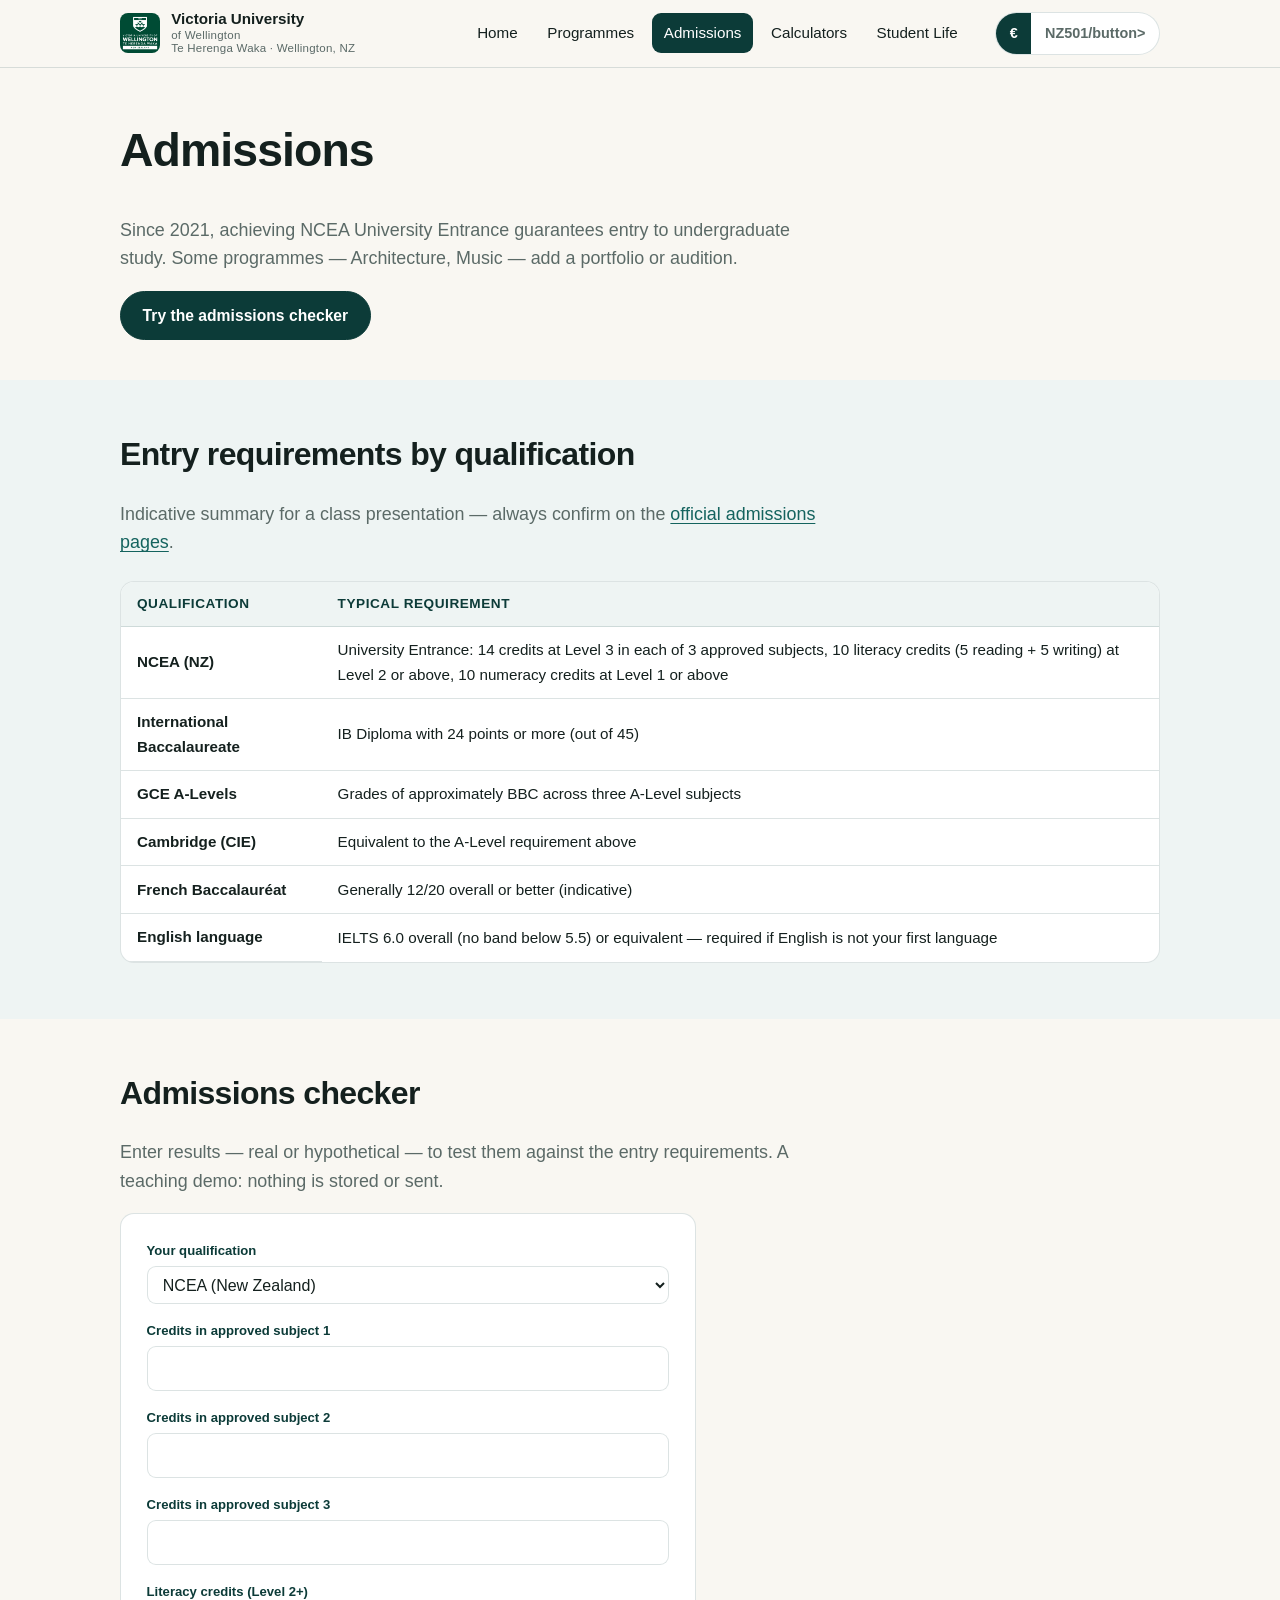
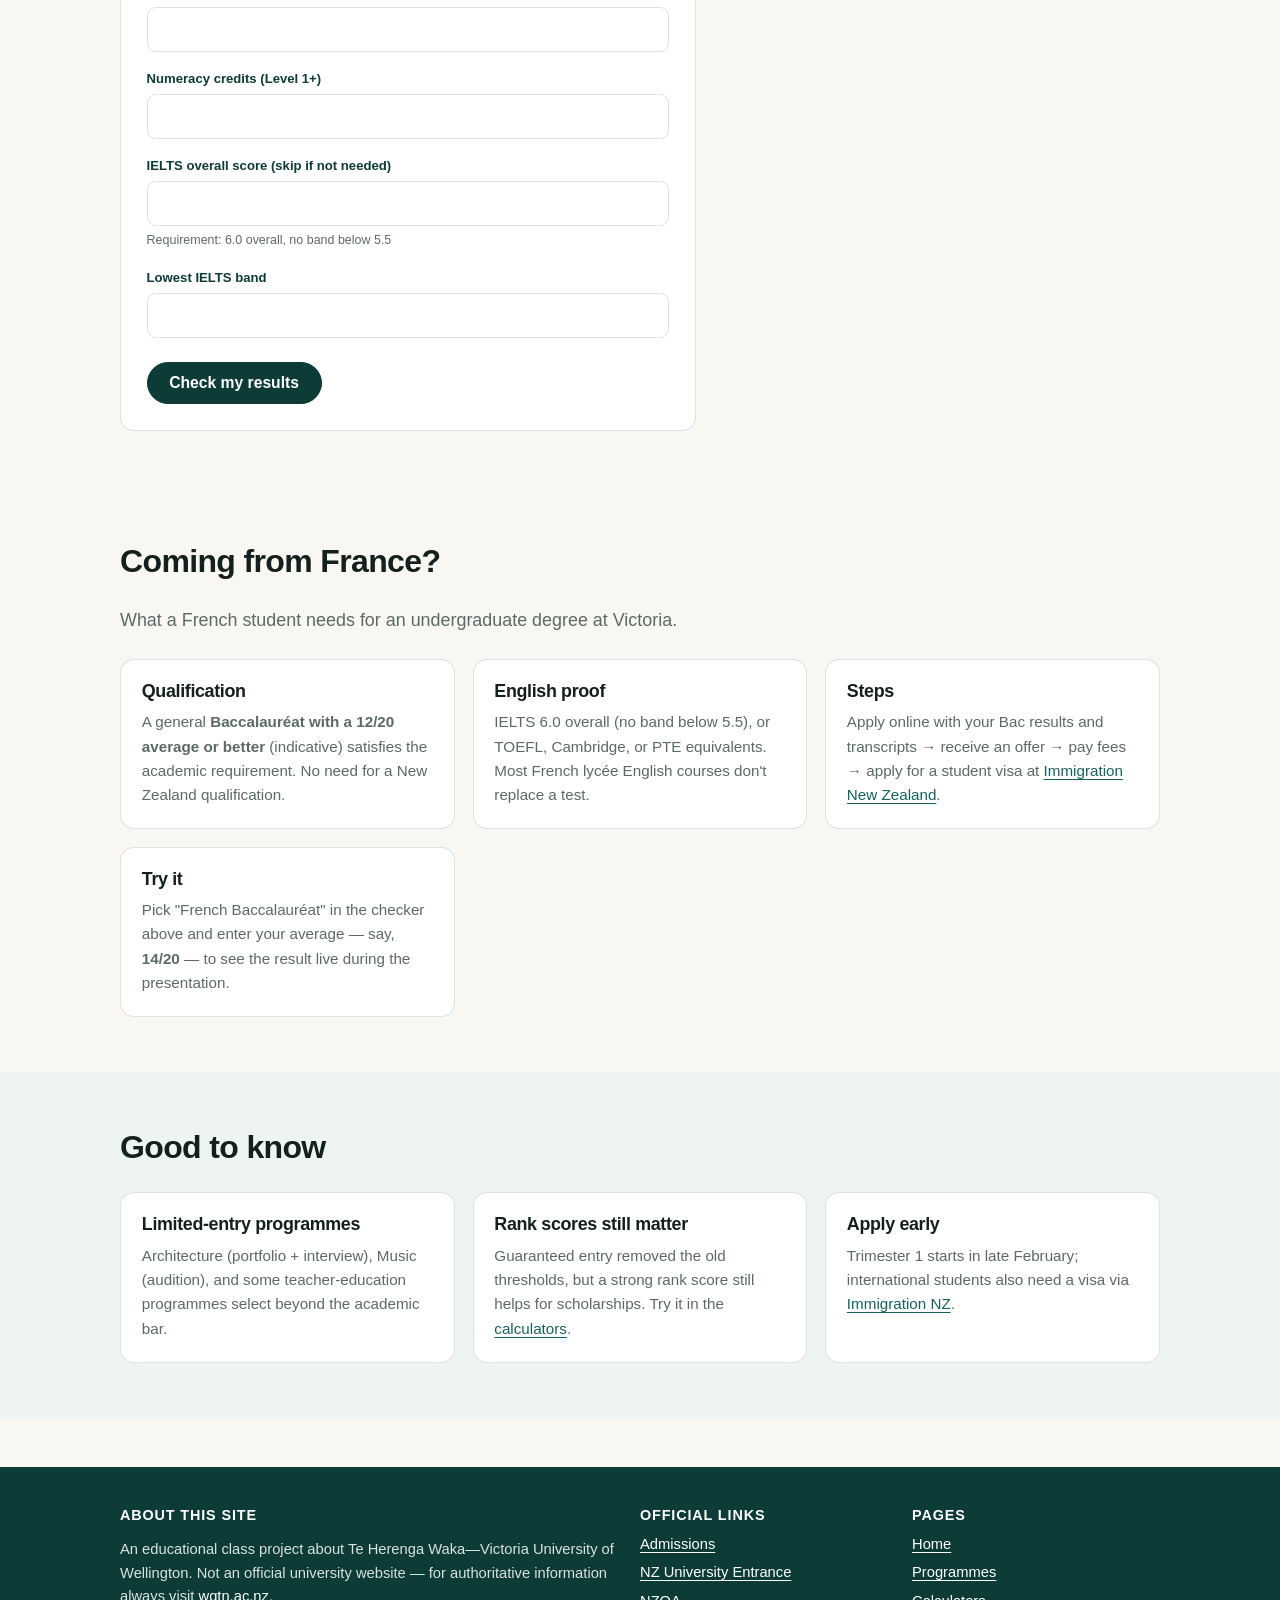
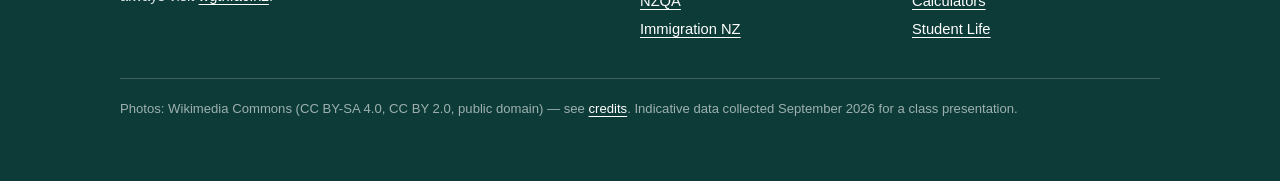
==== commit 348183e2: "Fix overlapping header text on mobile: cache-busted assets, solid header, short brand Text overlap o" ====
--- a/admissions.html
+++ b/admissions.html
@@ -6,7 +6,7 @@
   <meta name="theme-color" content="#0c3b38">
   <title>Admissions | Victoria University of Wellington</title>
   <link rel="icon" type="image/jpeg" href="img/logo.jpg">
-  <link rel="stylesheet" href="css/style.css">
+  <link rel="stylesheet" href="css/style.css?v=4">
 </head>
 <body>
   <a class="skip-link" href="#main">Skip to main content</a>
@@ -15,7 +15,7 @@
     <div class="header-inner">
       <a class="brand" href="index.html">
         <img src="img/logo.jpg" alt="" width="40" height="40">
-        <span class="brand-name">Victoria University of Wellington<span>Te Herenga Waka · Wellington, NZ</span></span>
+        <span class="brand-name">Victoria University<span class="brand-sub"> of Wellington</span><span>Te Herenga Waka · Wellington, NZ</span></span>
       </a>
       <button class="nav-toggle" aria-expanded="false" aria-controls="site-nav">
         <span class="bars" aria-hidden="true"><i></i><i></i><i></i></span> Menu
@@ -83,7 +83,7 @@
             </select>
           </div>
 
-          <div id="q-fields"><!-- filled by js/admissions.js --></div>
+          <div id="q-fields"><!-- filled by js/admissions.js?v=4 --></div>
 
           <div class="field" style="margin-top:1rem">
             <label for="q-ielts">IELTS overall score (skip if not needed)</label>
@@ -178,8 +178,8 @@
     </div>
   </footer>
 
-  <script src="js/currency.js"></script>
-  <script src="js/admissions.js"></script>
-  <script src="js/main.js"></script>
+  <script src="js/currency.js?v=4"></script>
+  <script src="js/admissions.js?v=4"></script>
+  <script src="js/main.js?v=4"></script>
 </body>
 </html>
--- a/css/style.css
+++ b/css/style.css
@@ -419,6 +419,8 @@
 @media (max-width: 780px) {
   .topic { grid-template-columns: 1fr; }
   .contact-cols { grid-template-columns: 1fr; }
+  .site-header { background: #f9f7f2; } /* opaque: avoid iOS blur ghosting */
+  .header-inner { flex-wrap: wrap; }   /* graceful fallback if JS is stale/disabled */
   .nav-toggle { display: inline-flex; }
   .brand-name span { display: none; }
   .brand-name { font-size: 0.88rem; }
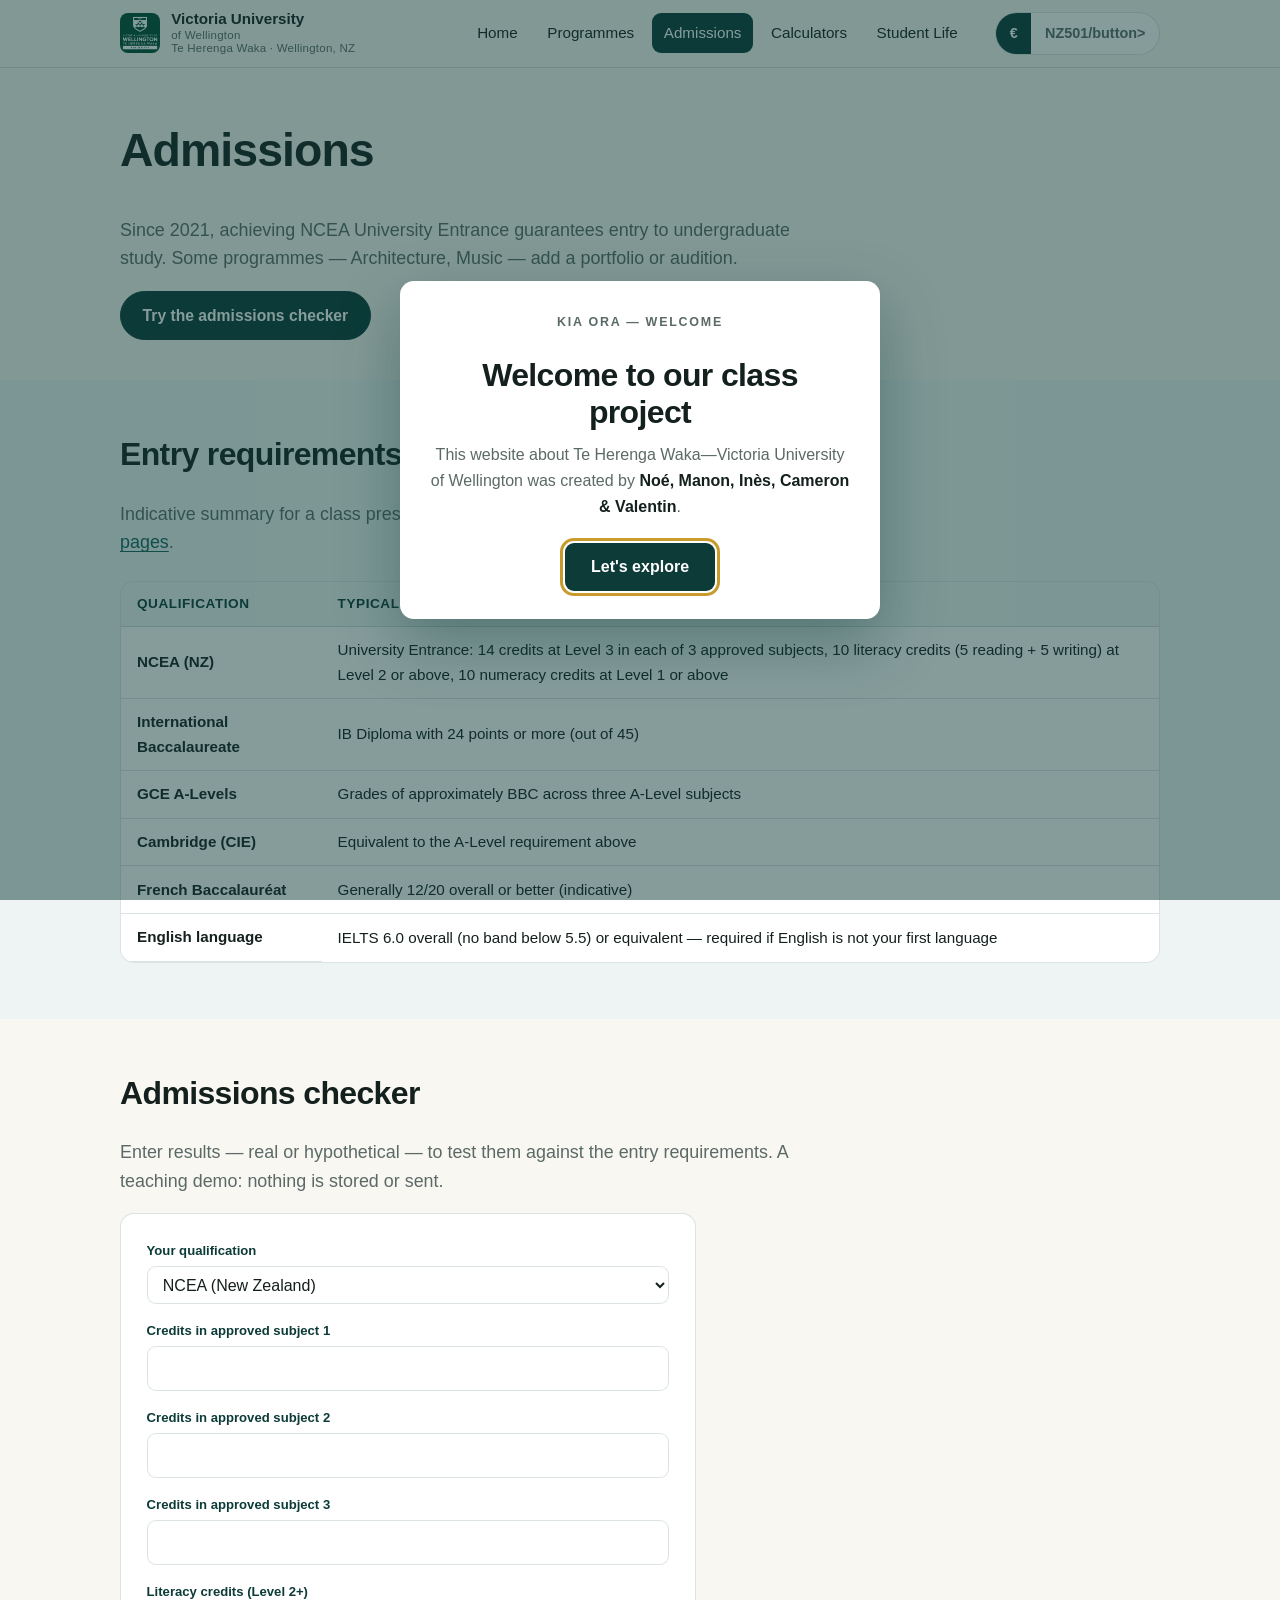
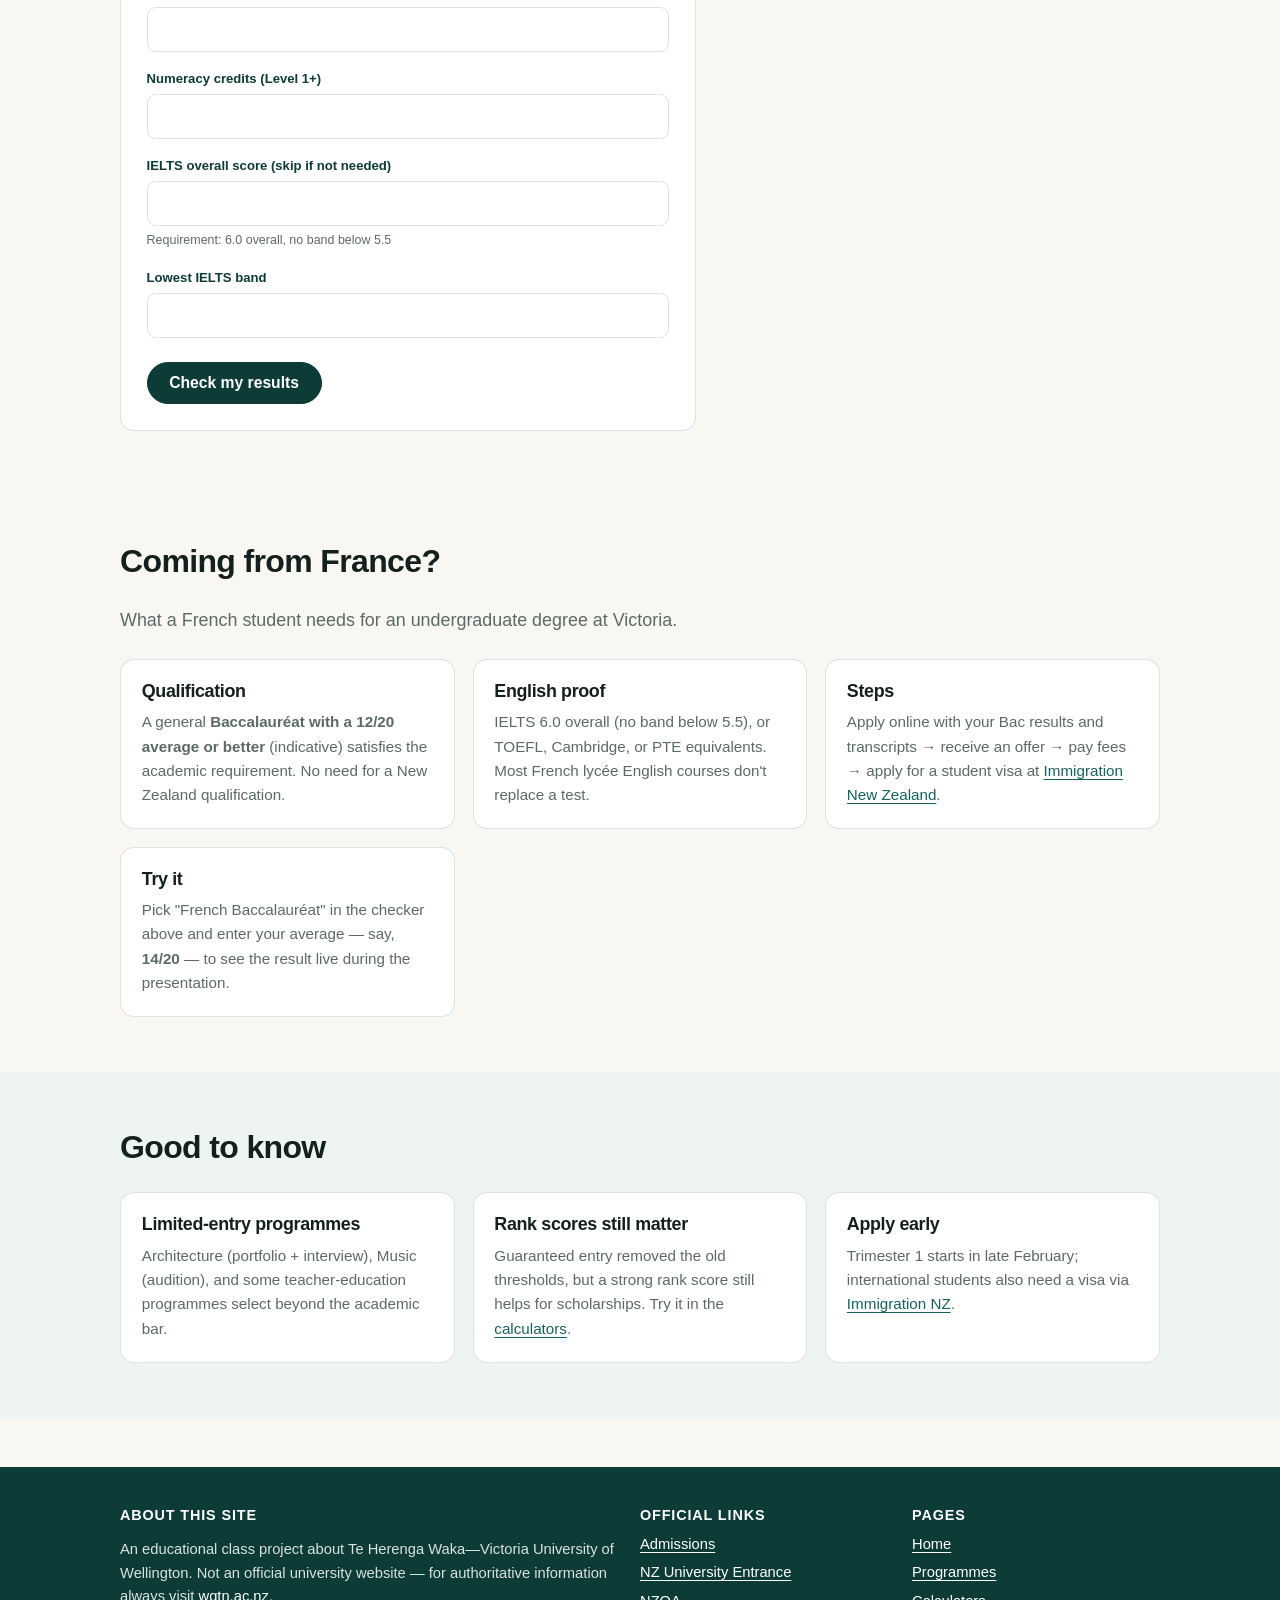
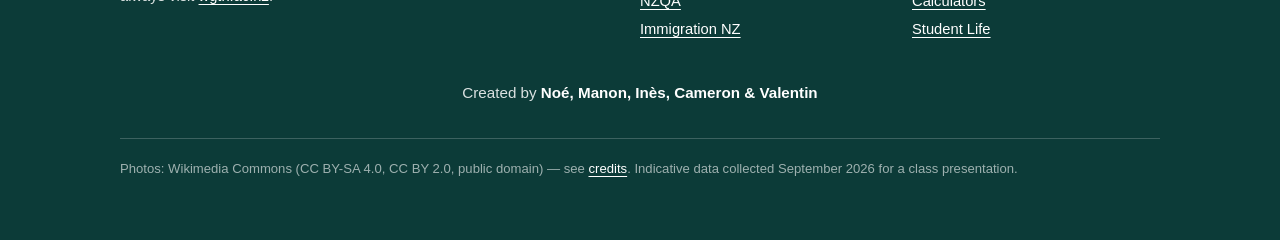
==== commit 139016e6: "Welcome popup with team credits, footer credits line, assets v=5" ====
--- a/admissions.html
+++ b/admissions.html
@@ -6,10 +6,19 @@
   <meta name="theme-color" content="#0c3b38">
   <title>Admissions | Victoria University of Wellington</title>
   <link rel="icon" type="image/jpeg" href="img/logo.jpg">
-  <link rel="stylesheet" href="css/style.css?v=4">
+  <link rel="stylesheet" href="css/style.css?v=5">
 </head>
 <body>
   <a class="skip-link" href="#main">Skip to main content</a>
+
+  <div class="welcome-overlay" hidden>
+    <div class="welcome-card" role="dialog" aria-modal="true" aria-labelledby="welcome-title">
+      <p class="welcome-kicker">Kia ora — Welcome</p>
+      <h2 id="welcome-title">Welcome to our class project</h2>
+      <p>This website about Te Herenga Waka—Victoria University of Wellington was created by <span class="welcome-names">Noé, Manon, Inès, Cameron &amp; Valentin</span>.</p>
+      <button class="welcome-btn" type="button">Let's explore</button>
+    </div>
+  </div>
 
   <header class="site-header">
     <div class="header-inner">
@@ -83,7 +92,7 @@
             </select>
           </div>
 
-          <div id="q-fields"><!-- filled by js/admissions.js?v=4 --></div>
+          <div id="q-fields"><!-- filled by js/admissions.js?v=5 --></div>
 
           <div class="field" style="margin-top:1rem">
             <label for="q-ielts">IELTS overall score (skip if not needed)</label>
@@ -174,12 +183,13 @@
           </ul>
         </div>
       </div>
+      <p class="footer-credits">Created by <strong>Noé, Manon, Inès, Cameron &amp; Valentin</strong></p>
       <p class="footer-note">Photos: Wikimedia Commons (CC BY-SA 4.0, CC BY 2.0, public domain) — see <a href="img/CREDITS.md">credits</a>. Indicative data collected September 2026 for a class presentation.</p>
     </div>
   </footer>
 
-  <script src="js/currency.js?v=4"></script>
-  <script src="js/admissions.js?v=4"></script>
-  <script src="js/main.js?v=4"></script>
+  <script src="js/currency.js?v=5"></script>
+  <script src="js/admissions.js?v=5"></script>
+  <script src="js/main.js?v=5"></script>
 </body>
 </html>
--- a/css/style.css
+++ b/css/style.css
@@ -445,3 +445,72 @@
   .filter-bar { flex-direction: column; align-items: stretch; }
   .field { min-width: 0; }
 }
+
+/* Welcome popup (shown once per visit) */
+.welcome-overlay {
+  position: fixed;
+  inset: 0;
+  z-index: 80;
+  display: flex;
+  align-items: center;
+  justify-content: center;
+  padding: 1.5rem;
+  background: rgba(12, 59, 56, 0.5);
+  opacity: 0;
+  transition: opacity 250ms var(--ease-out);
+}
+.welcome-overlay[hidden] { display: none; }
+.welcome-overlay.is-open { opacity: 1; }
+.welcome-card {
+  background: #fff;
+  color: var(--ink);
+  border-radius: var(--radius);
+  box-shadow: 0 24px 60px rgba(12, 59, 56, 0.35);
+  max-width: 30rem;
+  width: 100%;
+  padding: 2rem 1.75rem 1.75rem;
+  text-align: center;
+  opacity: 0;
+  transform: scale(0.96);
+  transition: opacity 250ms var(--ease-out), transform 250ms var(--ease-out);
+}
+.welcome-overlay.is-open .welcome-card { opacity: 1; transform: none; }
+.welcome-kicker {
+  font-size: 0.78rem;
+  font-weight: 600;
+  letter-spacing: 0.14em;
+  text-transform: uppercase;
+  color: var(--teal-600);
+  margin-bottom: 0.5rem;
+}
+.welcome-card h2 { margin: 0 0 0.75rem; }
+.welcome-card p { color: var(--muted); margin: 0 0 1.5rem; }
+.welcome-names { color: var(--ink); font-weight: 600; }
+.welcome-btn {
+  display: inline-flex;
+  align-items: center;
+  justify-content: center;
+  min-height: 44px;
+  padding: 0.7rem 1.6rem;
+  border: 0;
+  border-radius: var(--radius-s);
+  background: var(--teal-900);
+  color: #fff;
+  font: inherit;
+  font-weight: 600;
+  cursor: pointer;
+}
+.welcome-btn:hover { background: var(--teal-700); }
+
+.footer-credits {
+  margin-top: 2.2rem;
+  text-align: center;
+  font-size: 0.95rem;
+  color: rgba(255, 255, 255, 0.85);
+}
+.footer-credits strong { color: #fff; font-weight: 600; }
+
+@media (prefers-reduced-motion: reduce) {
+  .welcome-card { transform: none; transition: opacity 200ms var(--ease-out); }
+  .welcome-overlay { transition: opacity 200ms var(--ease-out); }
+}
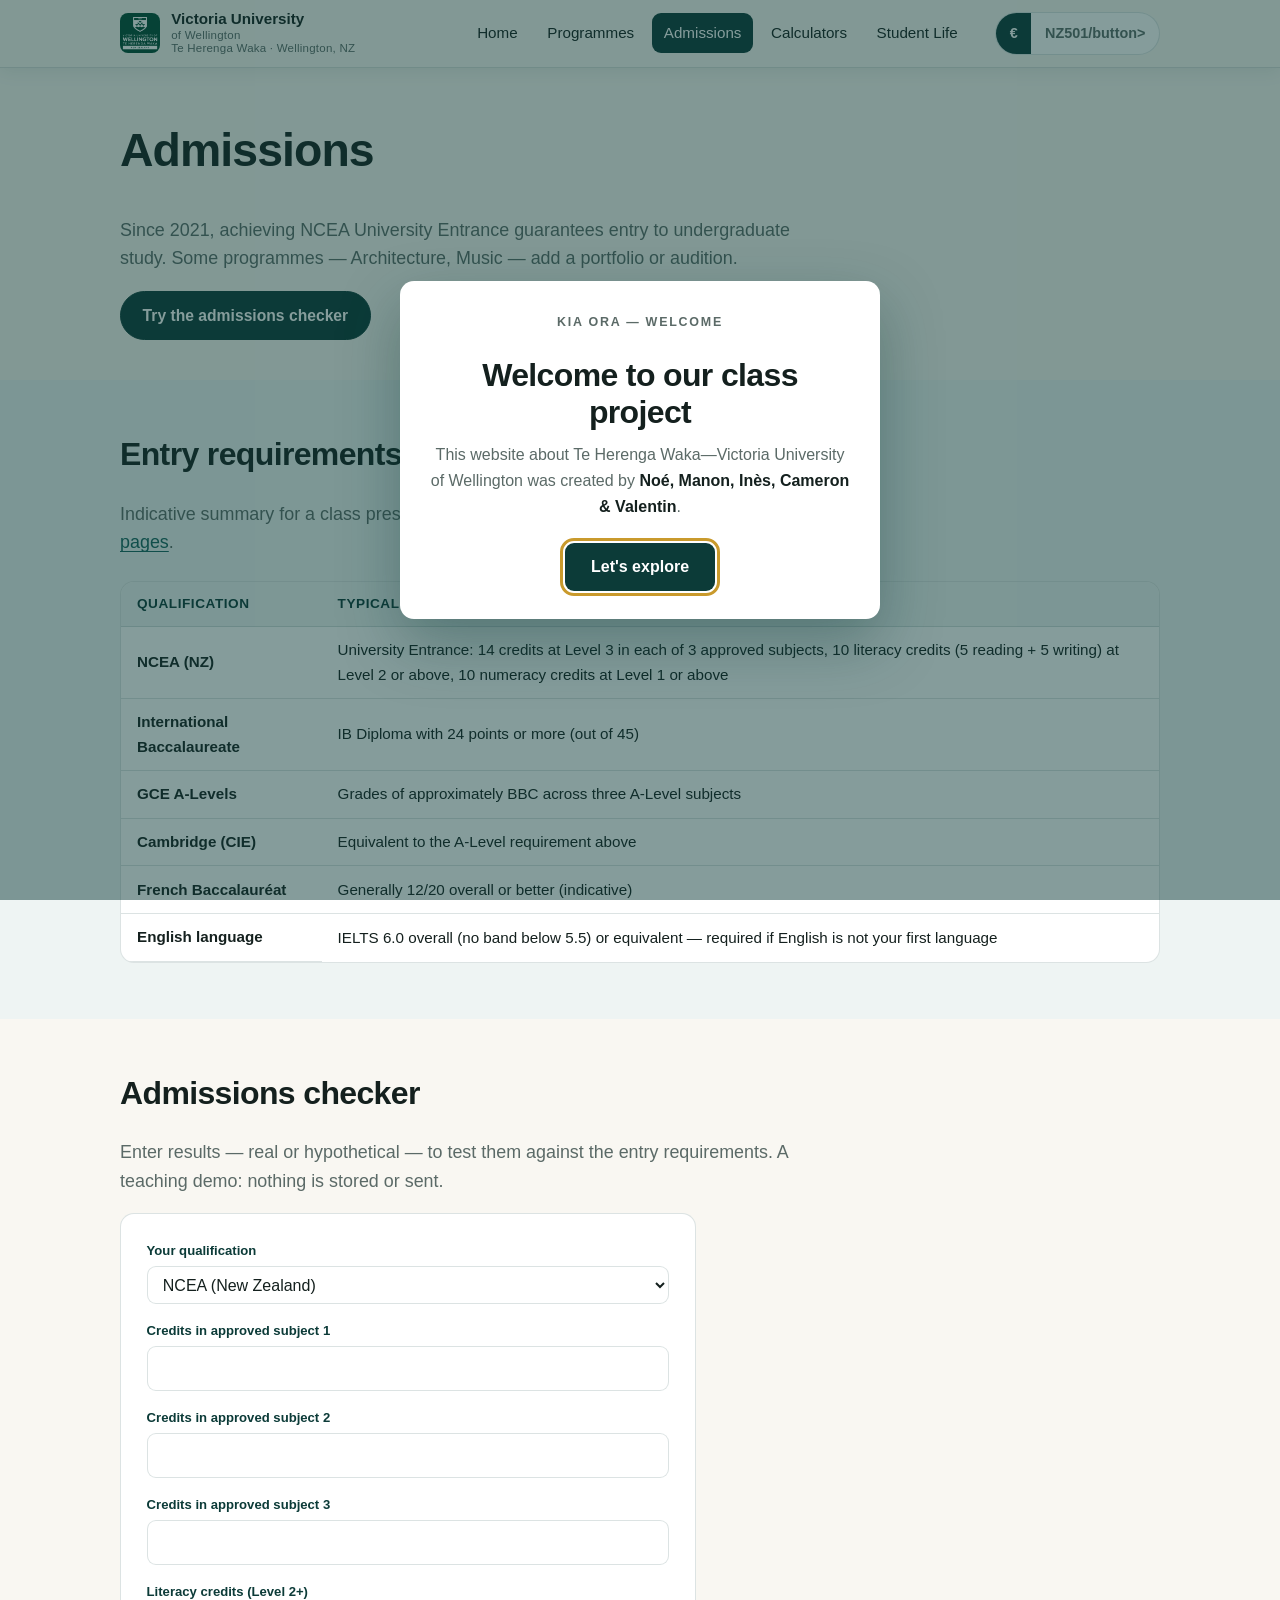
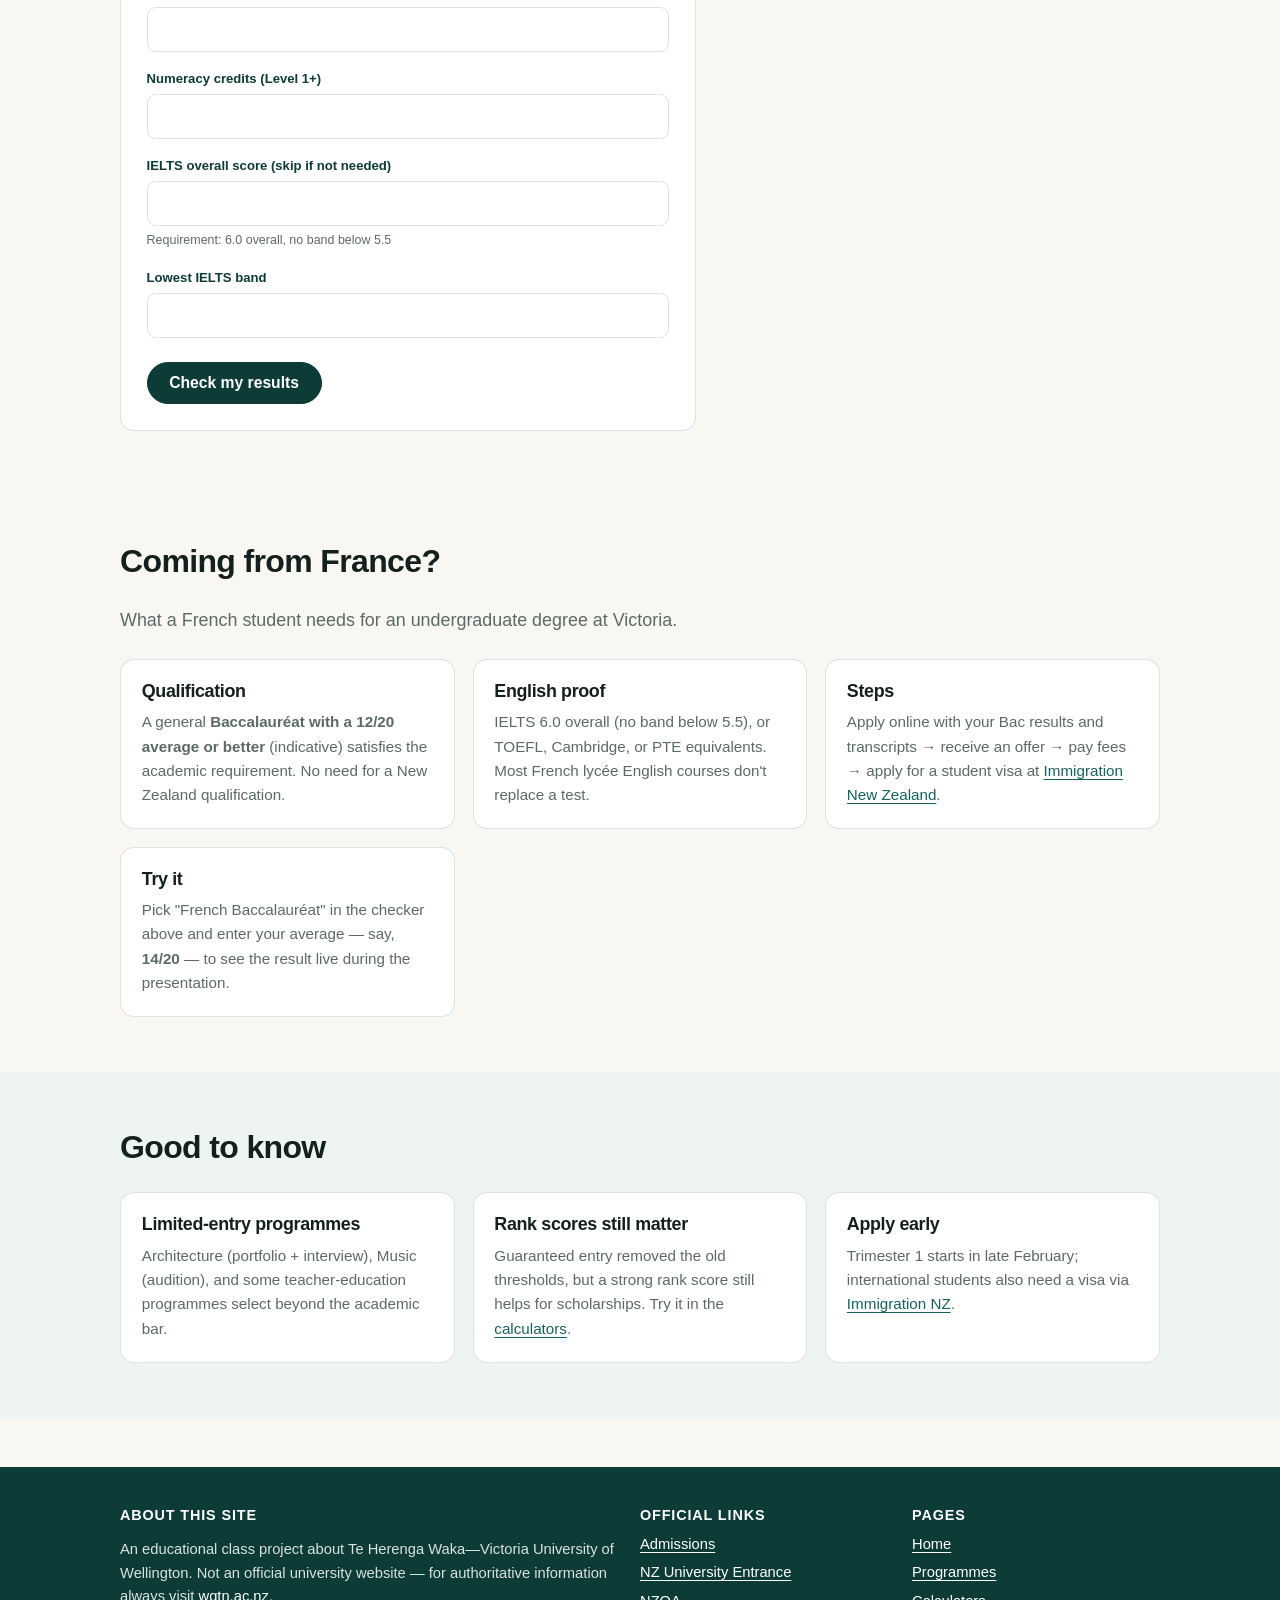
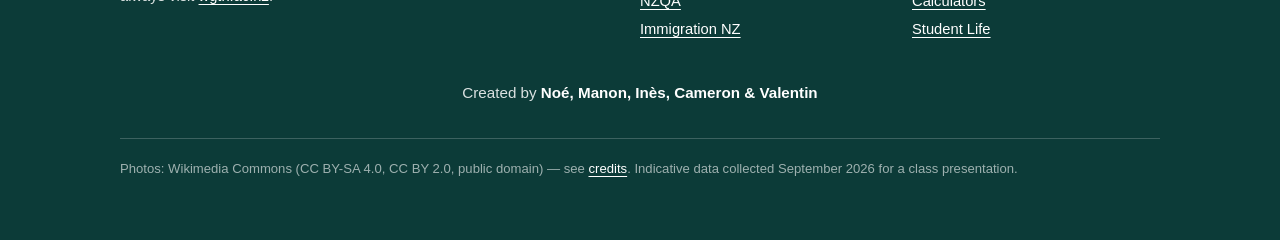
==== commit 16fe8fde: "Integrate hero banner: crop washed-out sky, top teal gradient, header shadow, assets v=6" ====
--- a/admissions.html
+++ b/admissions.html
@@ -6,7 +6,7 @@
   <meta name="theme-color" content="#0c3b38">
   <title>Admissions | Victoria University of Wellington</title>
   <link rel="icon" type="image/jpeg" href="img/logo.jpg">
-  <link rel="stylesheet" href="css/style.css?v=5">
+  <link rel="stylesheet" href="css/style.css?v=6">
 </head>
 <body>
   <a class="skip-link" href="#main">Skip to main content</a>
@@ -92,7 +92,7 @@
             </select>
           </div>
 
-          <div id="q-fields"><!-- filled by js/admissions.js?v=5 --></div>
+          <div id="q-fields"><!-- filled by js/admissions.js?v=6 --></div>
 
           <div class="field" style="margin-top:1rem">
             <label for="q-ielts">IELTS overall score (skip if not needed)</label>
@@ -188,8 +188,8 @@
     </div>
   </footer>
 
-  <script src="js/currency.js?v=5"></script>
-  <script src="js/admissions.js?v=5"></script>
-  <script src="js/main.js?v=5"></script>
+  <script src="js/currency.js?v=6"></script>
+  <script src="js/admissions.js?v=6"></script>
+  <script src="js/main.js?v=6"></script>
 </body>
 </html>
--- a/css/style.css
+++ b/css/style.css
@@ -87,6 +87,7 @@
   background: rgba(249, 247, 242, 0.92);
   backdrop-filter: blur(10px);
   border-bottom: 1px solid var(--line);
+  box-shadow: 0 4px 16px rgba(12, 59, 56, 0.08);
 }
 .header-inner {
   display: flex;
@@ -138,7 +139,21 @@
 /* Hero */
 .hero { position: relative; overflow: hidden; }
 .hero-media { margin: 0; }
-.hero-media img { width: 100%; height: clamp(300px, 55vh, 520px); object-fit: cover; }
+/* Oversized image pulled up 25%: overflow hidden crops the washed-out sky,
+   so the photo content starts right below the header. */
+.hero-media img {
+  --hero-h: clamp(300px, 55vh, 520px);
+  width: 100%;
+  height: calc(var(--hero-h) * 1.25);
+  margin-top: calc(var(--hero-h) * -0.25);
+  object-fit: cover;
+}
+.hero::before {
+  content: "";
+  position: absolute;
+  inset: 0;
+  background: linear-gradient(180deg, rgba(12, 59, 56, 0.42) 0%, rgba(12, 59, 56, 0) 45%);
+}
 .hero::after {
   content: "";
   position: absolute;
@@ -424,7 +439,7 @@
   .nav-toggle { display: inline-flex; }
   .brand-name span { display: none; }
   .brand-name { font-size: 0.88rem; }
-  .hero-media img { height: clamp(280px, 42vh, 420px); }
+  .hero-media img { --hero-h: clamp(280px, 42vh, 420px); }
   .hero-content .container { padding-bottom: 1.6rem; }
   .site-nav {
     position: absolute;
